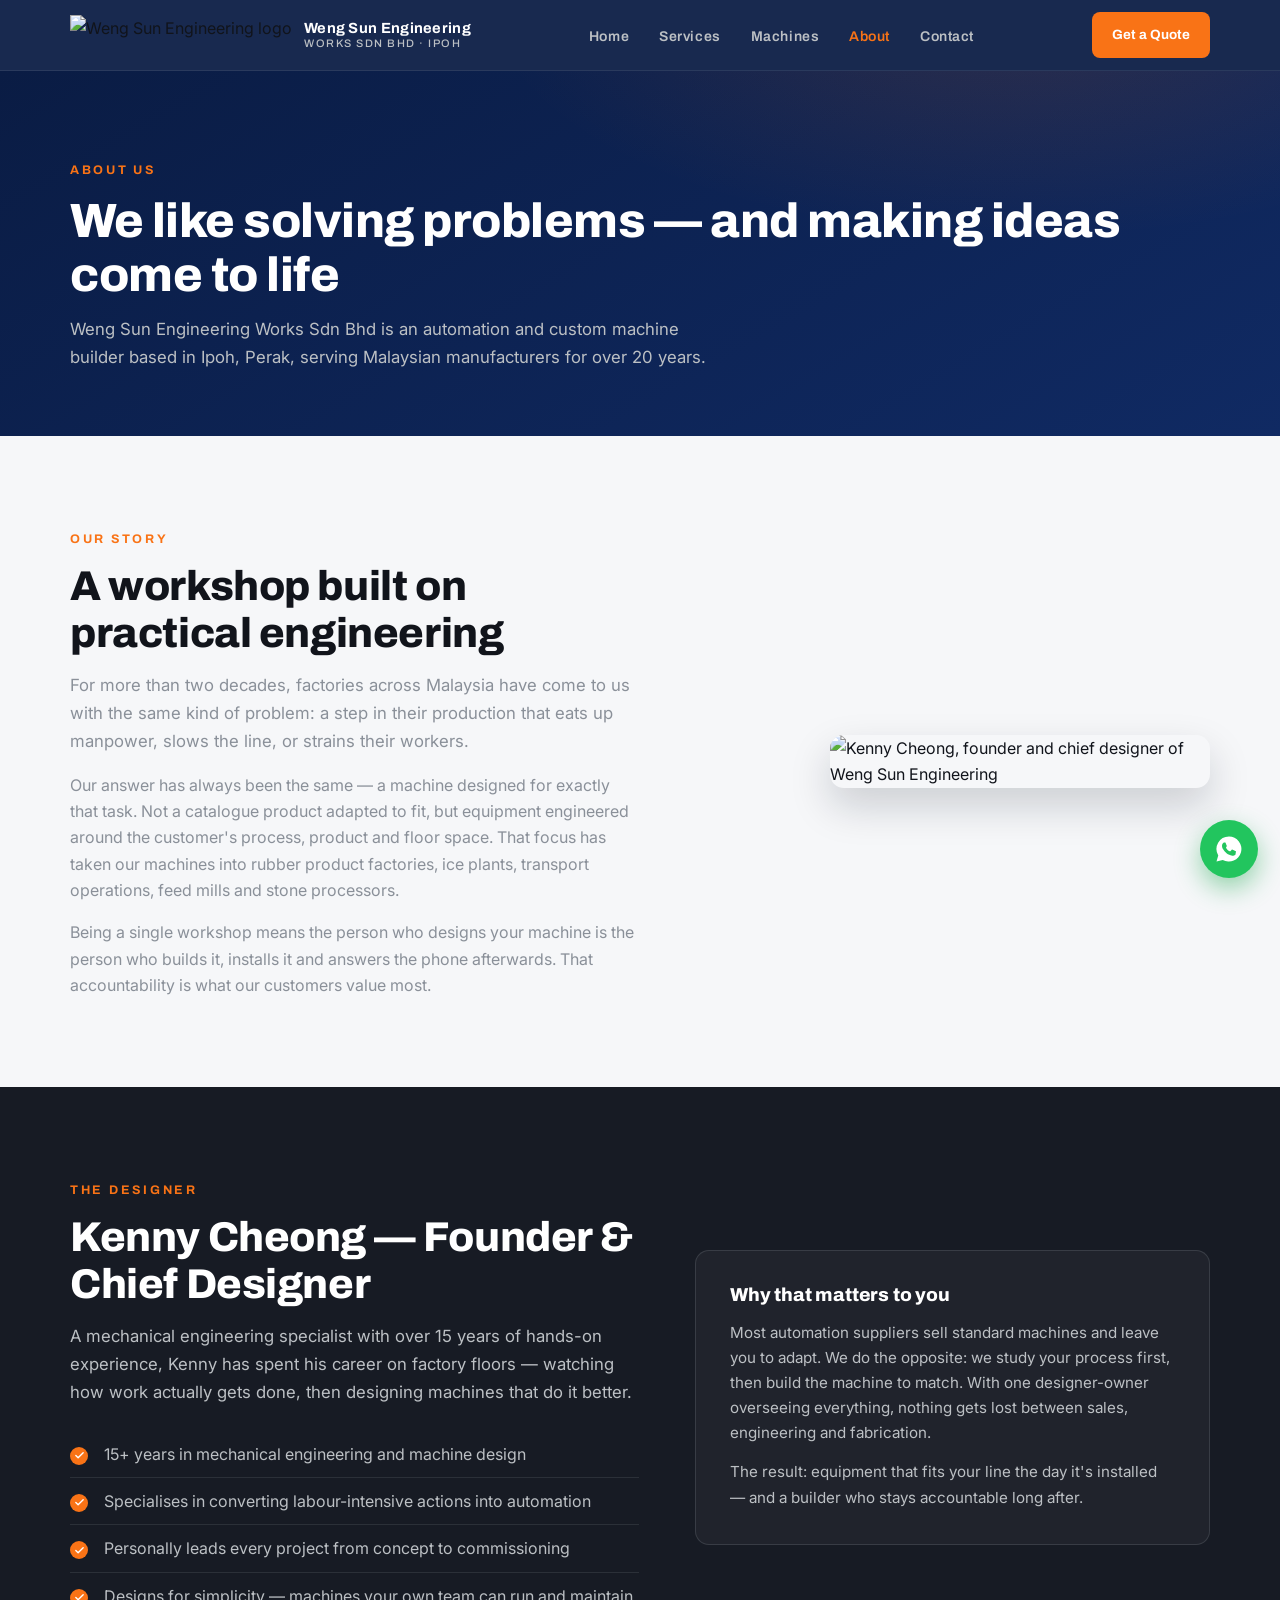
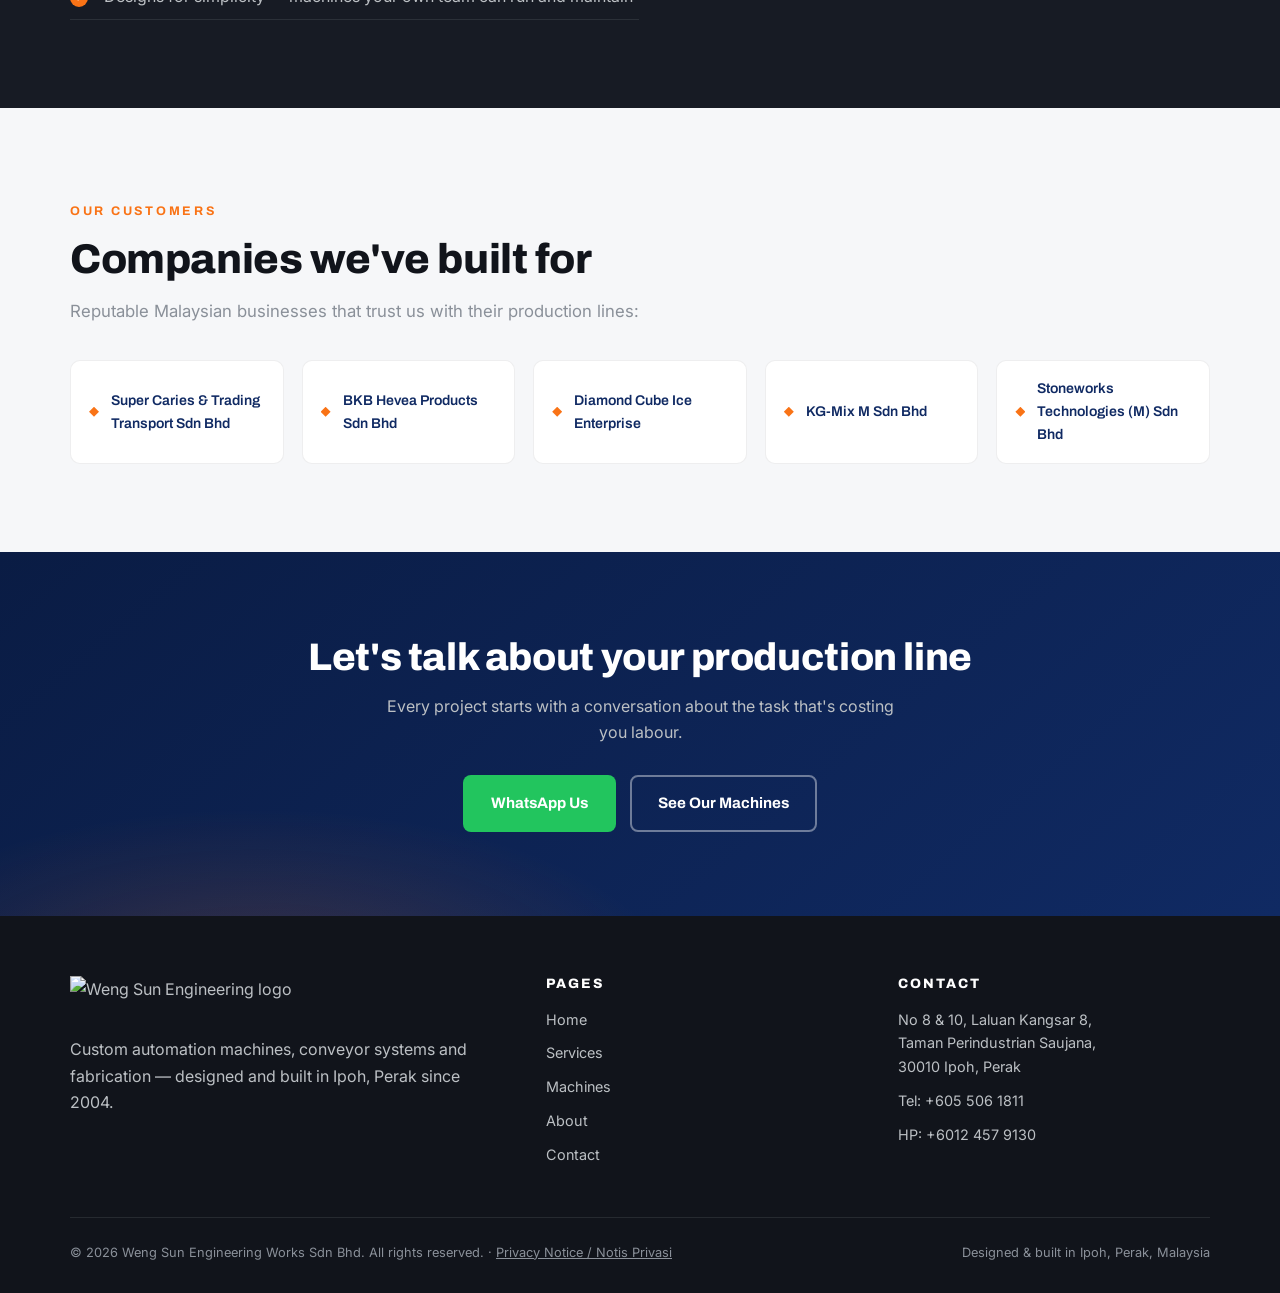
==== about.html @ 200c7ef6 "Weng Sun Engineering redesign static site" ====
<!DOCTYPE html>
<html lang="en">
<head>
  <meta charset="UTF-8" />
  <meta name="viewport" content="width=device-width, initial-scale=1.0" />
  <title>About Us — 20+ Years of Custom Machine Building | Weng Sun Engineering, Ipoh</title>
  <meta name="description" content="Weng Sun Engineering Works Sdn Bhd is a custom machine builder in Ipoh, Perak with over 20 years of experience turning labour-intensive factory work into automation." />
  <meta name="robots" content="index, follow" />
  <meta property="og:type" content="website" />
  <meta property="og:title" content="About | Weng Sun Engineering Works Sdn Bhd" />
  <meta property="og:description" content="20+ years designing and building custom automation machines in Ipoh, Perak." />
  <link rel="icon" type="image/png" href="https://static.wixstatic.com/media/4cedb8_7bebadaafb014cf1982daab7d075aa09~mv2.png" />
  <link rel="preconnect" href="https://fonts.googleapis.com" />
  <link rel="preconnect" href="https://fonts.gstatic.com" crossorigin />
  <link href="https://fonts.googleapis.com/css2?family=Archivo:wght@500;600;700;800&family=Inter:wght@400;500;600&display=swap" rel="stylesheet" />
  <link rel="stylesheet" href="css/style.css" />
</head>
<body>

  <header class="site-header">
    <div class="container nav">
      <a class="nav__brand" href="index.html">
        <img class="nav__logo" src="https://static.wixstatic.com/media/4cedb8_7bebadaafb014cf1982daab7d075aa09~mv2.png" alt="Weng Sun Engineering logo" />
        <span class="nav__name">Weng Sun Engineering<small>Works Sdn Bhd · Ipoh</small></span>
      </a>
      <nav aria-label="Main navigation">
        <ul class="nav__links" id="nav-links">
          <li><a href="index.html">Home</a></li>
          <li><a href="services.html">Services</a></li>
          <li><a href="projects.html">Machines</a></li>
          <li><a href="about.html" class="active">About</a></li>
          <li><a href="contact.html">Contact</a></li>
        </ul>
      </nav>
      <div class="nav__cta">
        <a class="btn btn--primary" href="contact.html">Get a Quote</a>
        <button class="nav__toggle" aria-label="Open menu" aria-expanded="false">
          <span></span><span></span><span></span>
        </button>
      </div>
    </div>
  </header>

  <main>
    <section class="page-hero">
      <div class="container">
        <span class="eyebrow">About us</span>
        <h1>We like solving problems — and making ideas come to life</h1>
        <p>Weng Sun Engineering Works Sdn Bhd is an automation and custom machine builder based in Ipoh, Perak, serving Malaysian manufacturers for over 20 years.</p>
      </div>
    </section>

    <section class="section">
      <div class="container split">
        <div class="reveal">
          <span class="eyebrow">Our story</span>
          <h2 class="section-title">A workshop built on practical engineering</h2>
          <p class="section-lead" style="color: var(--steel-dim);">
            For more than two decades, factories across Malaysia have come to us with the same kind of problem: a step in their production that eats up manpower, slows the line, or strains their workers.
          </p>
          <p style="margin-top: 16px; color: var(--steel-dim);">
            Our answer has always been the same — a machine designed for exactly that task. Not a catalogue product adapted to fit, but equipment engineered around the customer's process, product and floor space. That focus has taken our machines into rubber product factories, ice plants, transport operations, feed mills and stone processors.
          </p>
          <p style="margin-top: 16px; color: var(--steel-dim);">
            Being a single workshop means the person who designs your machine is the person who builds it, installs it and answers the phone afterwards. That accountability is what our customers value most.
          </p>
        </div>
        <div class="reveal">
          <div style="border-radius: var(--radius); overflow: hidden; box-shadow: var(--shadow); max-width: 380px; margin-left: auto;">
            <img src="https://static.wixstatic.com/media/4cedb8_d743bc271229447eb6e0c73260682be1~mv2.jpeg" alt="Kenny Cheong, founder and chief designer of Weng Sun Engineering" />
          </div>
        </div>
      </div>
    </section>

    <section class="section band">
      <div class="container split">
        <div class="reveal">
          <span class="eyebrow">The designer</span>
          <h2 class="section-title">Kenny Cheong — Founder &amp; Chief Designer</h2>
          <p class="section-lead">
            A mechanical engineering specialist with over 15 years of hands-on experience, Kenny has spent his career on factory floors — watching how work actually gets done, then designing machines that do it better.
          </p>
          <ul class="checklist">
            <li>15+ years in mechanical engineering and machine design</li>
            <li>Specialises in converting labour-intensive actions into automation</li>
            <li>Personally leads every project from concept to commissioning</li>
            <li>Designs for simplicity — machines your own team can run and maintain</li>
          </ul>
        </div>
        <div class="panel reveal">
          <h3>Why that matters to you</h3>
          <p>Most automation suppliers sell standard machines and leave you to adapt. We do the opposite: we study your process first, then build the machine to match. With one designer-owner overseeing everything, nothing gets lost between sales, engineering and fabrication.</p>
          <p style="margin-top: 14px;">The result: equipment that fits your line the day it's installed — and a builder who stays accountable long after.</p>
        </div>
      </div>
    </section>

    <section class="section">
      <div class="container">
        <span class="eyebrow">Our customers</span>
        <h2 class="section-title">Companies we've built for</h2>
        <p class="section-lead">Reputable Malaysian businesses that trust us with their production lines:</p>
        <ul class="clients" style="margin-top: 34px;">
          <li class="reveal">Super Caries &amp; Trading Transport Sdn Bhd</li>
          <li class="reveal">BKB Hevea Products Sdn Bhd</li>
          <li class="reveal">Diamond Cube Ice Enterprise</li>
          <li class="reveal">KG-Mix M Sdn Bhd</li>
          <li class="reveal">Stoneworks Technologies (M) Sdn Bhd</li>
        </ul>
      </div>
    </section>

    <section class="cta-band">
      <div class="container">
        <h2>Let's talk about your production line</h2>
        <p>Every project starts with a conversation about the task that's costing you labour.</p>
        <div class="hero__actions">
          <a class="btn btn--whatsapp" href="https://wa.me/60124579130?text=Hi%20Weng%20Sun%20Engineering%2C%20I%27d%20like%20to%20discuss%20a%20machine%20project." target="_blank" rel="noopener">WhatsApp Us</a>
          <a class="btn btn--outline" href="projects.html">See Our Machines</a>
        </div>
      </div>
    </section>
  </main>

  <footer class="site-footer">
    <div class="container">
      <div class="footer-grid">
        <div>
          <img src="https://static.wixstatic.com/media/4cedb8_7bebadaafb014cf1982daab7d075aa09~mv2.png" alt="Weng Sun Engineering logo" />
          <p>Custom automation machines, conveyor systems and fabrication — designed and built in Ipoh, Perak since 2004.</p>
        </div>
        <div>
          <h4>Pages</h4>
          <ul>
            <li><a href="index.html">Home</a></li>
            <li><a href="services.html">Services</a></li>
            <li><a href="projects.html">Machines</a></li>
            <li><a href="about.html">About</a></li>
            <li><a href="contact.html">Contact</a></li>
          </ul>
        </div>
        <div>
          <h4>Contact</h4>
          <ul>
            <li>No 8 &amp; 10, Laluan Kangsar 8,<br />Taman Perindustrian Saujana,<br />30010 Ipoh, Perak</li>
            <li><a href="tel:+6055061811">Tel: +605 506 1811</a></li>
            <li><a href="https://wa.me/60124579130" target="_blank" rel="noopener">HP: +6012 457 9130</a></li>
          </ul>
        </div>
      </div>
      <div class="footer-bottom">
        <span>© <span id="year">2026</span> Weng Sun Engineering Works Sdn Bhd. All rights reserved. · <a href="privacy.html" style="color: inherit; text-decoration: underline;">Privacy Notice / Notis Privasi</a></span>
        <span>Designed &amp; built in Ipoh, Perak, Malaysia</span>
      </div>
    </div>
  </footer>

  <a class="wa-float" href="https://wa.me/60124579130?text=Hi%20Weng%20Sun%20Engineering%2C%20I%27d%20like%20to%20enquire%20about%20a%20custom%20machine." target="_blank" rel="noopener" aria-label="Chat on WhatsApp">
    <svg width="30" height="30" viewBox="0 0 24 24" fill="#fff" aria-hidden="true"><path d="M12 2a10 10 0 0 0-8.6 15.1L2 22l5-1.3A10 10 0 1 0 12 2zm5.3 14.1c-.2.6-1.3 1.2-1.8 1.2-.5.1-1 .2-3.3-.7-2.8-1.1-4.6-4-4.7-4.2-.1-.2-1.1-1.5-1.1-2.9s.7-2 1-2.3c.3-.3.6-.4.8-.4h.6c.2 0 .4 0 .6.5s.8 1.9.8 2c.1.1.1.3 0 .5-.3.6-.7.9-.5 1.3.7 1.2 1.6 2 2.8 2.6.4.2.6.1.8-.1l.9-1c.2-.3.4-.2.7-.1s1.8.8 2.1 1c.3.1.5.2.6.3 0 .2 0 .7-.3 1.3z"/></svg>
  </a>

  <script src="js/main.js"></script>
</body>
</html>
---- css/style.css ----
/* ============================================================
   Weng Sun Engineering Works Sdn Bhd — Redesign
   Palette: deep navy #102A63 · steel grey #BCC0C4 · safety orange #F97316
   ============================================================ */

:root {
  --navy: #102A63;
  --navy-dark: #0A1C44;
  --ink: #11141B;
  --charcoal: #171B24;
  --steel: #BCC0C4;
  --steel-dim: #8A9099;
  --orange: #F97316;
  --orange-dark: #D95F08;
  --paper: #F6F7F9;
  --white: #FFFFFF;
  --line: rgba(188, 192, 196, 0.18);
  --radius: 14px;
  --shadow: 0 18px 40px rgba(10, 20, 40, 0.18);
  --font-head: "Archivo", "Helvetica Neue", Arial, sans-serif;
  --font-body: "Inter", "Helvetica Neue", Arial, sans-serif;
}

* { margin: 0; padding: 0; box-sizing: border-box; }

html { scroll-behavior: smooth; }

body {
  font-family: var(--font-body);
  color: var(--ink);
  background: var(--paper);
  line-height: 1.65;
  -webkit-font-smoothing: antialiased;
}

img { max-width: 100%; display: block; }

a { color: inherit; text-decoration: none; }

h1, h2, h3, h4 {
  font-family: var(--font-head);
  font-weight: 800;
  line-height: 1.12;
  letter-spacing: -0.01em;
}

.container {
  width: min(1140px, 92%);
  margin: 0 auto;
}

.section { padding: 88px 0; }
.section--tight { padding: 56px 0; }

.eyebrow {
  display: inline-block;
  font-family: var(--font-head);
  font-size: 0.78rem;
  font-weight: 700;
  letter-spacing: 0.22em;
  text-transform: uppercase;
  color: var(--orange);
  margin-bottom: 14px;
}

.section-title { font-size: clamp(1.8rem, 3.4vw, 2.6rem); margin-bottom: 16px; }
.section-lead { color: var(--steel-dim); max-width: 640px; font-size: 1.05rem; }

/* ---------- Buttons ---------- */
.btn {
  display: inline-flex;
  align-items: center;
  gap: 10px;
  font-family: var(--font-head);
  font-weight: 700;
  font-size: 0.95rem;
  padding: 14px 26px;
  border-radius: 8px;
  border: 2px solid transparent;
  cursor: pointer;
  transition: transform 0.15s ease, background 0.2s ease, color 0.2s ease, border-color 0.2s ease;
}
.btn:active { transform: translateY(1px); }

.btn--primary { background: var(--orange); color: var(--white); }
.btn--primary:hover { background: var(--orange-dark); }

.btn--outline { border-color: rgba(255, 255, 255, 0.4); color: var(--white); background: transparent; }
.btn--outline:hover { border-color: var(--white); background: rgba(255, 255, 255, 0.08); }

.btn--dark { background: var(--navy); color: var(--white); }
.btn--dark:hover { background: var(--navy-dark); }

.btn--whatsapp { background: #22C55E; color: var(--white); }
.btn--whatsapp:hover { background: #16A34A; }

/* ---------- Header ---------- */
.site-header {
  position: sticky;
  top: 0;
  z-index: 100;
  background: rgba(10, 28, 68, 0.94);
  backdrop-filter: blur(10px);
  border-bottom: 1px solid rgba(255, 255, 255, 0.08);
}

.nav {
  display: flex;
  align-items: center;
  justify-content: space-between;
  padding: 12px 0;
}

.nav__brand { display: flex; align-items: center; gap: 12px; }
.nav__logo { height: 40px; width: auto; }

.nav__name {
  font-family: var(--font-head);
  font-weight: 700;
  font-size: 0.92rem;
  color: var(--white);
  letter-spacing: 0.02em;
  line-height: 1.2;
}
.nav__name small {
  display: block;
  font-weight: 500;
  font-size: 0.68rem;
  color: var(--steel);
  letter-spacing: 0.14em;
  text-transform: uppercase;
}

.nav__links { display: flex; align-items: center; gap: 30px; list-style: none; }
.nav__links a {
  font-family: var(--font-head);
  font-weight: 600;
  font-size: 0.88rem;
  color: var(--steel);
  letter-spacing: 0.04em;
  transition: color 0.2s ease;
}
.nav__links a:hover { color: var(--white); }
.nav__links a.active { color: var(--orange); }

.nav__cta { display: flex; align-items: center; gap: 14px; }
.nav__cta .btn { padding: 10px 18px; font-size: 0.84rem; }

.nav__toggle {
  display: none;
  background: none;
  border: 0;
  cursor: pointer;
  padding: 8px;
}
.nav__toggle span {
  display: block;
  width: 24px;
  height: 2px;
  background: var(--white);
  margin: 5px 0;
  transition: transform 0.2s ease, opacity 0.2s ease;
}

@media (max-width: 860px) {
  .nav__toggle { display: block; }
  .nav__links {
    position: absolute;
    inset: 100% 0 auto 0;
    background: var(--navy-dark);
    flex-direction: column;
    align-items: flex-start;
    gap: 0;
    padding: 8px 5%;
    border-bottom: 1px solid rgba(255, 255, 255, 0.1);
    display: none;
  }
  .nav__links.open { display: flex; }
  .nav__links li { width: 100%; }
  .nav__links a { display: block; padding: 14px 0; border-top: 1px solid rgba(255,255,255,0.06); }
  .nav__cta .btn { display: none; }
}

/* ---------- Hero ---------- */
.hero {
  position: relative;
  color: var(--white);
  background:
    radial-gradient(1100px 500px at 85% -10%, rgba(249, 115, 22, 0.16), transparent 60%),
    linear-gradient(160deg, var(--navy-dark) 0%, var(--navy) 55%, #16337A 100%);
  overflow: hidden;
}

.hero::after {
  content: "";
  position: absolute;
  inset: 0;
  background-image:
    linear-gradient(rgba(188, 192, 196, 0.05) 1px, transparent 1px),
    linear-gradient(90deg, rgba(188, 192, 196, 0.05) 1px, transparent 1px);
  background-size: 56px 56px;
  mask-image: linear-gradient(to bottom, rgba(0,0,0,0.8), transparent 85%);
  pointer-events: none;
}

.hero__inner {
  position: relative;
  z-index: 1;
  padding: 110px 0 90px;
  max-width: 760px;
}

.hero__badge {
  display: inline-flex;
  align-items: center;
  gap: 8px;
  font-family: var(--font-head);
  font-size: 0.78rem;
  font-weight: 700;
  letter-spacing: 0.18em;
  text-transform: uppercase;
  color: var(--steel);
  border: 1px solid rgba(188, 192, 196, 0.35);
  border-radius: 999px;
  padding: 8px 16px;
  margin-bottom: 26px;
}
.hero__badge::before {
  content: "";
  width: 8px; height: 8px;
  border-radius: 50%;
  background: var(--orange);
}

.hero h1 {
  font-size: clamp(2.4rem, 5.4vw, 3.9rem);
  margin-bottom: 22px;
}
.hero h1 em {
  font-style: normal;
  color: var(--orange);
}

.hero p {
  font-size: 1.12rem;
  color: var(--steel);
  max-width: 560px;
  margin-bottom: 36px;
}

.hero__actions { display: flex; flex-wrap: wrap; gap: 14px; }

.hero__stats {
  position: relative;
  z-index: 1;
  display: grid;
  grid-template-columns: repeat(4, 1fr);
  border-top: 1px solid rgba(188, 192, 196, 0.2);
  margin-top: 70px;
}
.hero__stat {
  padding: 26px 24px 34px;
  border-right: 1px solid rgba(188, 192, 196, 0.2);
}
.hero__stat:last-child { border-right: 0; }
.hero__stat strong {
  display: block;
  font-family: var(--font-head);
  font-size: 2rem;
  font-weight: 800;
  color: var(--white);
}
.hero__stat span {
  font-size: 0.82rem;
  color: var(--steel);
  letter-spacing: 0.08em;
  text-transform: uppercase;
}

@media (max-width: 720px) {
  .hero__stats { grid-template-columns: repeat(2, 1fr); }
  .hero__stat:nth-child(2) { border-right: 0; }
  .hero__stat:nth-child(-n+2) { border-bottom: 1px solid rgba(188,192,196,0.2); }
}

/* ---------- Page hero (interior pages) ---------- */
.page-hero {
  color: var(--white);
  background:
    radial-gradient(900px 400px at 80% -20%, rgba(249, 115, 22, 0.14), transparent 60%),
    linear-gradient(150deg, var(--navy-dark), var(--navy));
  padding: 84px 0 64px;
}
.page-hero h1 { font-size: clamp(2rem, 4.4vw, 3rem); margin-bottom: 14px; }
.page-hero p { color: var(--steel); max-width: 640px; font-size: 1.05rem; }

/* ---------- Cards / grids ---------- */
.grid { display: grid; gap: 26px; }
.grid--3 { grid-template-columns: repeat(3, 1fr); }
.grid--2 { grid-template-columns: repeat(2, 1fr); }

@media (max-width: 860px) { .grid--3 { grid-template-columns: 1fr 1fr; } }
@media (max-width: 620px) { .grid--3, .grid--2 { grid-template-columns: 1fr; } }

.card {
  background: var(--white);
  border: 1px solid rgba(17, 20, 27, 0.07);
  border-radius: var(--radius);
  padding: 30px;
  box-shadow: 0 2px 10px rgba(10, 20, 40, 0.05);
  transition: transform 0.18s ease, box-shadow 0.18s ease;
}
.card:hover { transform: translateY(-4px); box-shadow: var(--shadow); }

.card__icon {
  width: 52px; height: 52px;
  display: grid;
  place-items: center;
  border-radius: 12px;
  background: rgba(249, 115, 22, 0.12);
  color: var(--orange);
  margin-bottom: 20px;
}
.card h3 { font-size: 1.15rem; margin-bottom: 10px; }
.card p { color: var(--steel-dim); font-size: 0.95rem; }

/* ---------- Project cards ---------- */
.project-card {
  background: var(--white);
  border: 1px solid rgba(17, 20, 27, 0.07);
  border-radius: var(--radius);
  overflow: hidden;
  box-shadow: 0 2px 10px rgba(10, 20, 40, 0.05);
  display: flex;
  flex-direction: column;
  transition: transform 0.18s ease, box-shadow 0.18s ease;
}
.project-card:hover { transform: translateY(-4px); box-shadow: var(--shadow); }

.project-card__media {
  position: relative;
  aspect-ratio: 16 / 9;
  background:
    radial-gradient(400px 200px at 70% 20%, rgba(249, 115, 22, 0.25), transparent 65%),
    linear-gradient(150deg, var(--navy-dark), var(--navy));
  display: grid;
  place-items: center;
}
.project-card__media svg { opacity: 0.9; }

.project-card__tag {
  position: absolute;
  top: 14px; left: 14px;
  font-family: var(--font-head);
  font-size: 0.7rem;
  font-weight: 700;
  letter-spacing: 0.14em;
  text-transform: uppercase;
  color: var(--white);
  background: rgba(10, 28, 68, 0.7);
  border: 1px solid rgba(255,255,255,0.2);
  border-radius: 999px;
  padding: 5px 12px;
}

.project-card__body { padding: 24px 26px 28px; }
.project-card__body h3 { font-size: 1.12rem; margin-bottom: 8px; }
.project-card__body p { color: var(--steel-dim); font-size: 0.93rem; }

.project-card__meta {
  margin-top: 16px;
  padding-top: 14px;
  border-top: 1px dashed rgba(17, 20, 27, 0.12);
  display: flex;
  flex-wrap: wrap;
  gap: 8px 18px;
  font-size: 0.8rem;
  color: var(--steel-dim);
}
.project-card__meta strong { color: var(--navy); font-weight: 600; }

/* ---------- Split band ---------- */
.band { background: var(--charcoal); color: var(--white); }
.band .section-lead { color: var(--steel); }

.split {
  display: grid;
  grid-template-columns: 1.05fr 0.95fr;
  gap: 56px;
  align-items: center;
}
@media (max-width: 860px) { .split { grid-template-columns: 1fr; gap: 36px; } }

.checklist { list-style: none; margin-top: 24px; }
.checklist li {
  position: relative;
  padding: 10px 0 10px 34px;
  color: var(--steel);
  border-bottom: 1px solid rgba(188, 192, 196, 0.12);
}
.checklist li::before {
  content: "";
  position: absolute;
  left: 0; top: 16px;
  width: 18px; height: 18px;
  border-radius: 50%;
  background: var(--orange);
  background-image: url("data:image/svg+xml,%3Csvg xmlns='http://www.w3.org/2000/svg' viewBox='0 0 24 24' fill='none' stroke='white' stroke-width='3' stroke-linecap='round' stroke-linejoin='round'%3E%3Cpolyline points='20 6 9 17 4 12'/%3E%3C/svg%3E");
  background-size: 11px;
  background-position: center;
  background-repeat: no-repeat;
}

.panel {
  background: rgba(255, 255, 255, 0.04);
  border: 1px solid rgba(188, 192, 196, 0.16);
  border-radius: var(--radius);
  padding: 34px;
}
.panel h3 { margin-bottom: 14px; }
.panel p { color: var(--steel); font-size: 0.95rem; }

/* ---------- Clients ---------- */
.clients { list-style: none; display: grid; grid-template-columns: repeat(5, 1fr); gap: 18px; }
@media (max-width: 900px) { .clients { grid-template-columns: repeat(2, 1fr); } }
@media (max-width: 520px) { .clients { grid-template-columns: 1fr; } }

.clients li {
  display: flex;
  align-items: center;
  gap: 12px;
  background: var(--white);
  border: 1px solid rgba(17, 20, 27, 0.07);
  border-radius: 10px;
  padding: 16px 18px;
  font-family: var(--font-head);
  font-weight: 600;
  font-size: 0.88rem;
  color: var(--navy);
}
.clients li::before {
  content: "";
  flex: 0 0 auto;
  width: 10px; height: 10px;
  background: var(--orange);
  clip-path: polygon(50% 0, 100% 50%, 50% 100%, 0 50%);
}

/* ---------- Process ---------- */
.steps { list-style: none; counter-reset: step; display: grid; gap: 0; }
.steps li {
  counter-increment: step;
  position: relative;
  padding: 22px 0 22px 74px;
  border-bottom: 1px solid rgba(17, 20, 27, 0.08);
}
.steps li:last-child { border-bottom: 0; }
.steps li::before {
  content: counter(step, decimal-leading-zero);
  position: absolute;
  left: 0; top: 20px;
  font-family: var(--font-head);
  font-weight: 800;
  font-size: 1.4rem;
  color: var(--orange);
}
.steps h4 { font-size: 1.05rem; margin-bottom: 6px; }
.steps p { color: var(--steel-dim); font-size: 0.94rem; }

/* ---------- Contact ---------- */
.contact-grid {
  display: grid;
  grid-template-columns: 0.9fr 1.1fr;
  gap: 40px;
  align-items: start;
}
@media (max-width: 860px) { .contact-grid { grid-template-columns: 1fr; } }

.contact-card { background: var(--navy); color: var(--white); border-radius: var(--radius); padding: 34px; }
.contact-card h3 { margin-bottom: 20px; }
.contact-row { display: flex; gap: 14px; padding: 14px 0; border-bottom: 1px solid rgba(255,255,255,0.1); }
.contact-row:last-of-type { border-bottom: 0; }
.contact-row svg { flex: 0 0 auto; margin-top: 3px; color: var(--orange); }
.contact-row small { display: block; font-size: 0.74rem; letter-spacing: 0.12em; text-transform: uppercase; color: var(--steel); }
.contact-row a, .contact-row span { color: var(--white); font-weight: 500; }

.form { background: var(--white); border: 1px solid rgba(17,20,27,0.08); border-radius: var(--radius); padding: 34px; box-shadow: var(--shadow); }
.form label { display: block; font-family: var(--font-head); font-weight: 600; font-size: 0.85rem; margin: 18px 0 7px; }
.form label:first-child { margin-top: 0; }
.form input, .form textarea, .form select {
  width: 100%;
  font: inherit;
  font-size: 0.95rem;
  padding: 12px 14px;
  border: 1.5px solid rgba(17, 20, 27, 0.15);
  border-radius: 8px;
  background: var(--paper);
  transition: border-color 0.2s ease;
}
.form input:focus, .form textarea:focus, .form select:focus {
  outline: none;
  border-color: var(--navy);
  background: var(--white);
}
.form textarea { min-height: 120px; resize: vertical; }
.form .btn { margin-top: 22px; width: 100%; justify-content: center; }
.form__hint { margin-top: 12px; font-size: 0.8rem; color: var(--steel-dim); text-align: center; }

/* ---------- CTA band ---------- */
.cta-band {
  background:
    radial-gradient(700px 300px at 20% 120%, rgba(249, 115, 22, 0.2), transparent 60%),
    linear-gradient(140deg, var(--navy-dark), var(--navy));
  color: var(--white);
  text-align: center;
  padding: 84px 0;
}
.cta-band h2 { font-size: clamp(1.7rem, 3.6vw, 2.4rem); margin-bottom: 14px; }
.cta-band p { color: var(--steel); max-width: 520px; margin: 0 auto 30px; }
.cta-band .hero__actions { justify-content: center; }

/* ---------- Footer ---------- */
.site-footer {
  background: var(--ink);
  color: var(--steel);
  padding: 60px 0 30px;
}
.footer-grid {
  display: grid;
  grid-template-columns: 1.4fr 1fr 1fr;
  gap: 40px;
  padding-bottom: 40px;
  border-bottom: 1px solid rgba(188, 192, 196, 0.12);
}
@media (max-width: 760px) { .footer-grid { grid-template-columns: 1fr; } }
.footer-grid img { height: 44px; width: auto; margin-bottom: 16px; }
.footer-grid h4 { color: var(--white); font-size: 0.85rem; letter-spacing: 0.14em; text-transform: uppercase; margin-bottom: 16px; }
.footer-grid ul { list-style: none; }
.footer-grid li { margin-bottom: 10px; font-size: 0.9rem; }
.footer-grid a:hover { color: var(--white); }
.footer-bottom {
  padding-top: 24px;
  display: flex;
  flex-wrap: wrap;
  justify-content: space-between;
  gap: 10px;
  font-size: 0.8rem;
  color: var(--steel-dim);
}

/* ---------- WhatsApp float ---------- */
.wa-float {
  position: fixed;
  right: 22px;
  bottom: 22px;
  z-index: 200;
  width: 58px; height: 58px;
  border-radius: 50%;
  background: #22C55E;
  display: grid;
  place-items: center;
  box-shadow: 0 10px 26px rgba(22, 163, 74, 0.45);
  transition: transform 0.15s ease;
}
.wa-float:hover { transform: scale(1.07); }

/* ---------- Reveal on scroll ---------- */
.reveal { opacity: 0; transform: translateY(22px); transition: opacity 0.55s ease, transform 0.55s ease; }
.reveal.in { opacity: 1; transform: none; }
@media (prefers-reduced-motion: reduce) {
  .reveal { opacity: 1; transform: none; transition: none; }
  html { scroll-behavior: auto; }
}
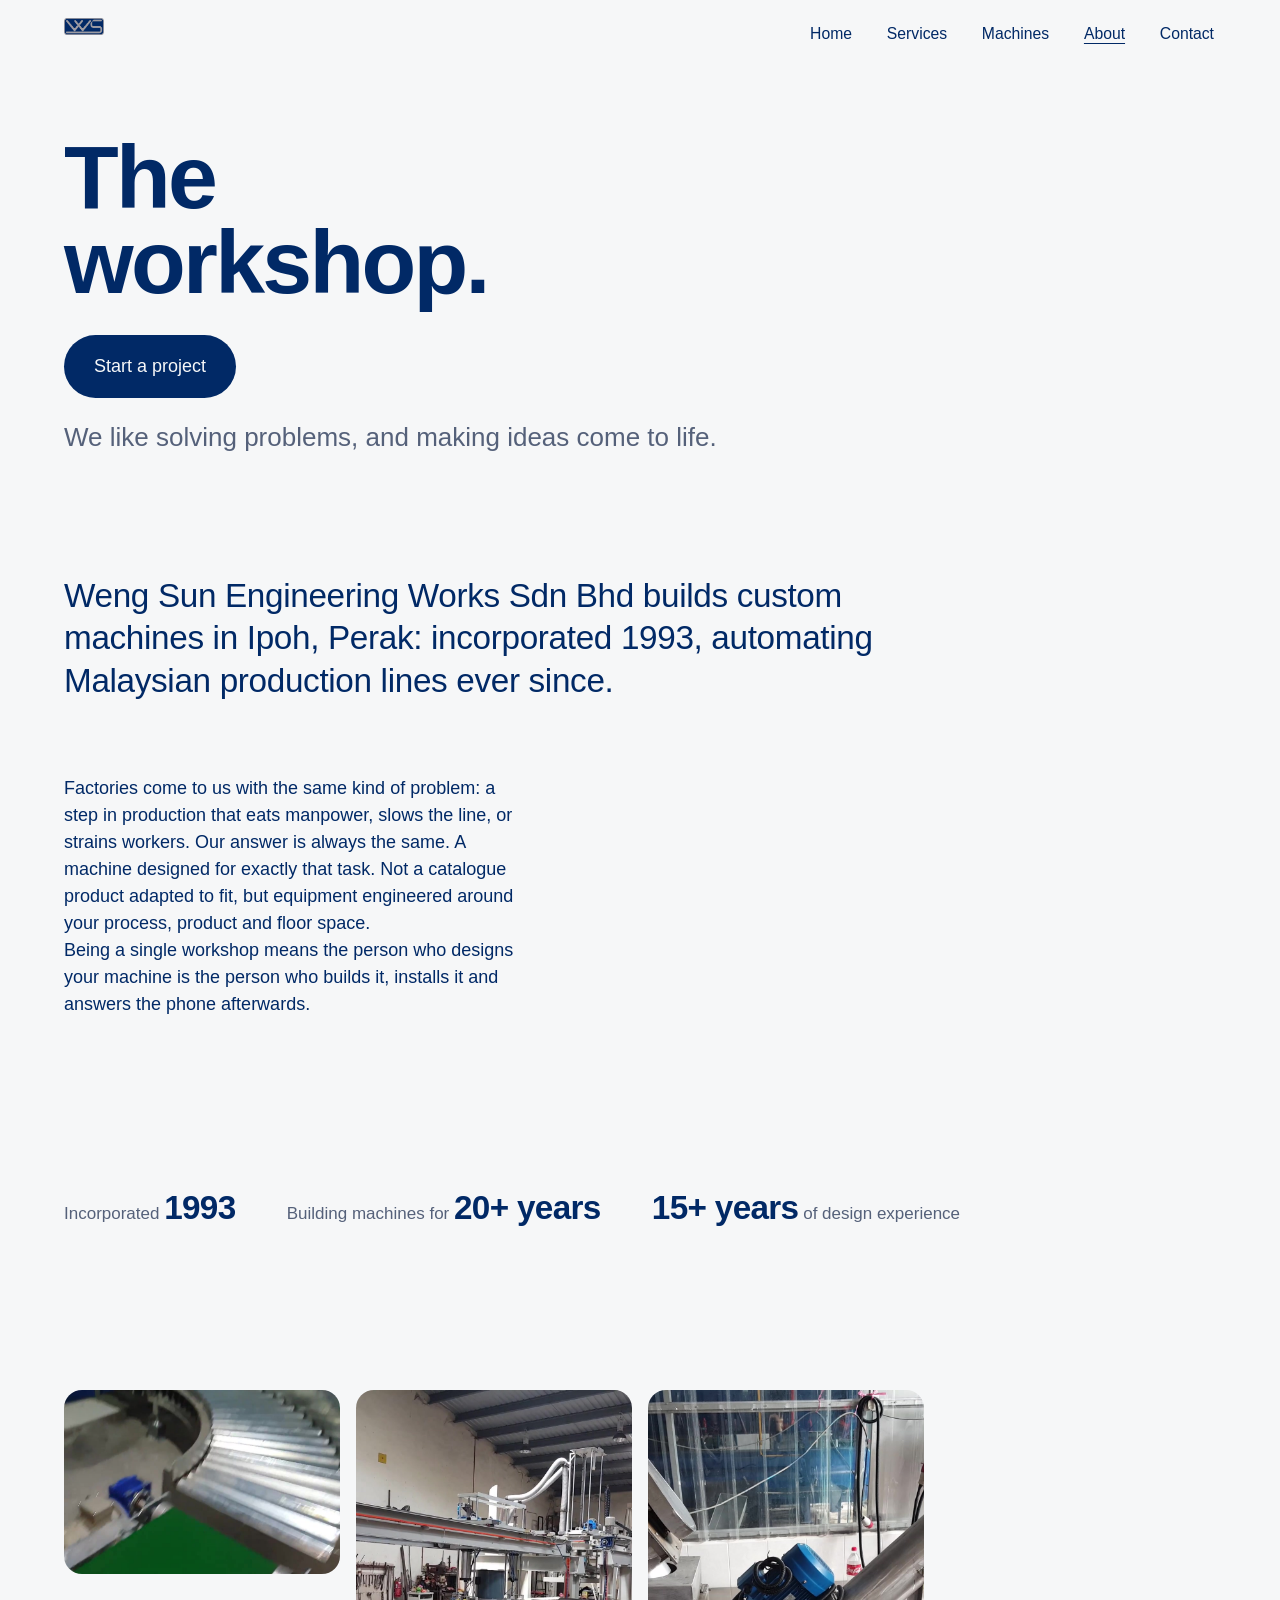
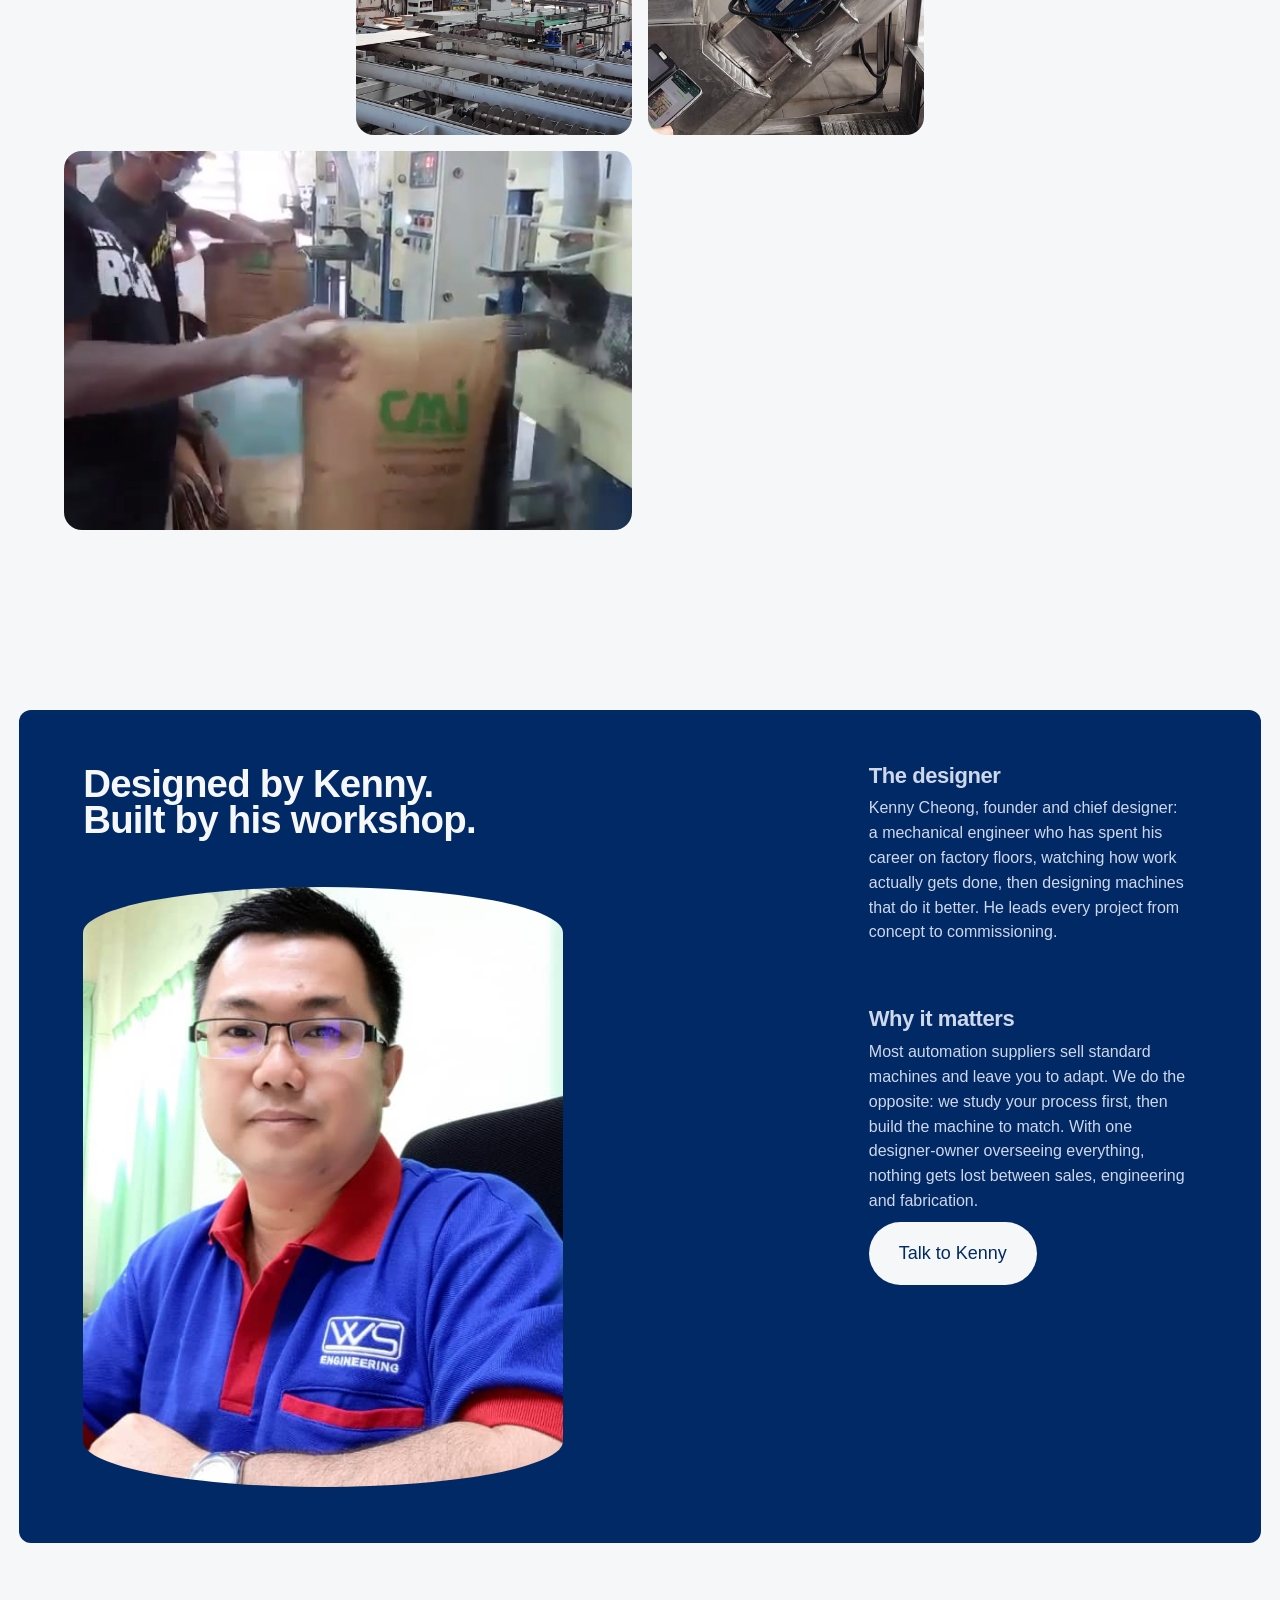
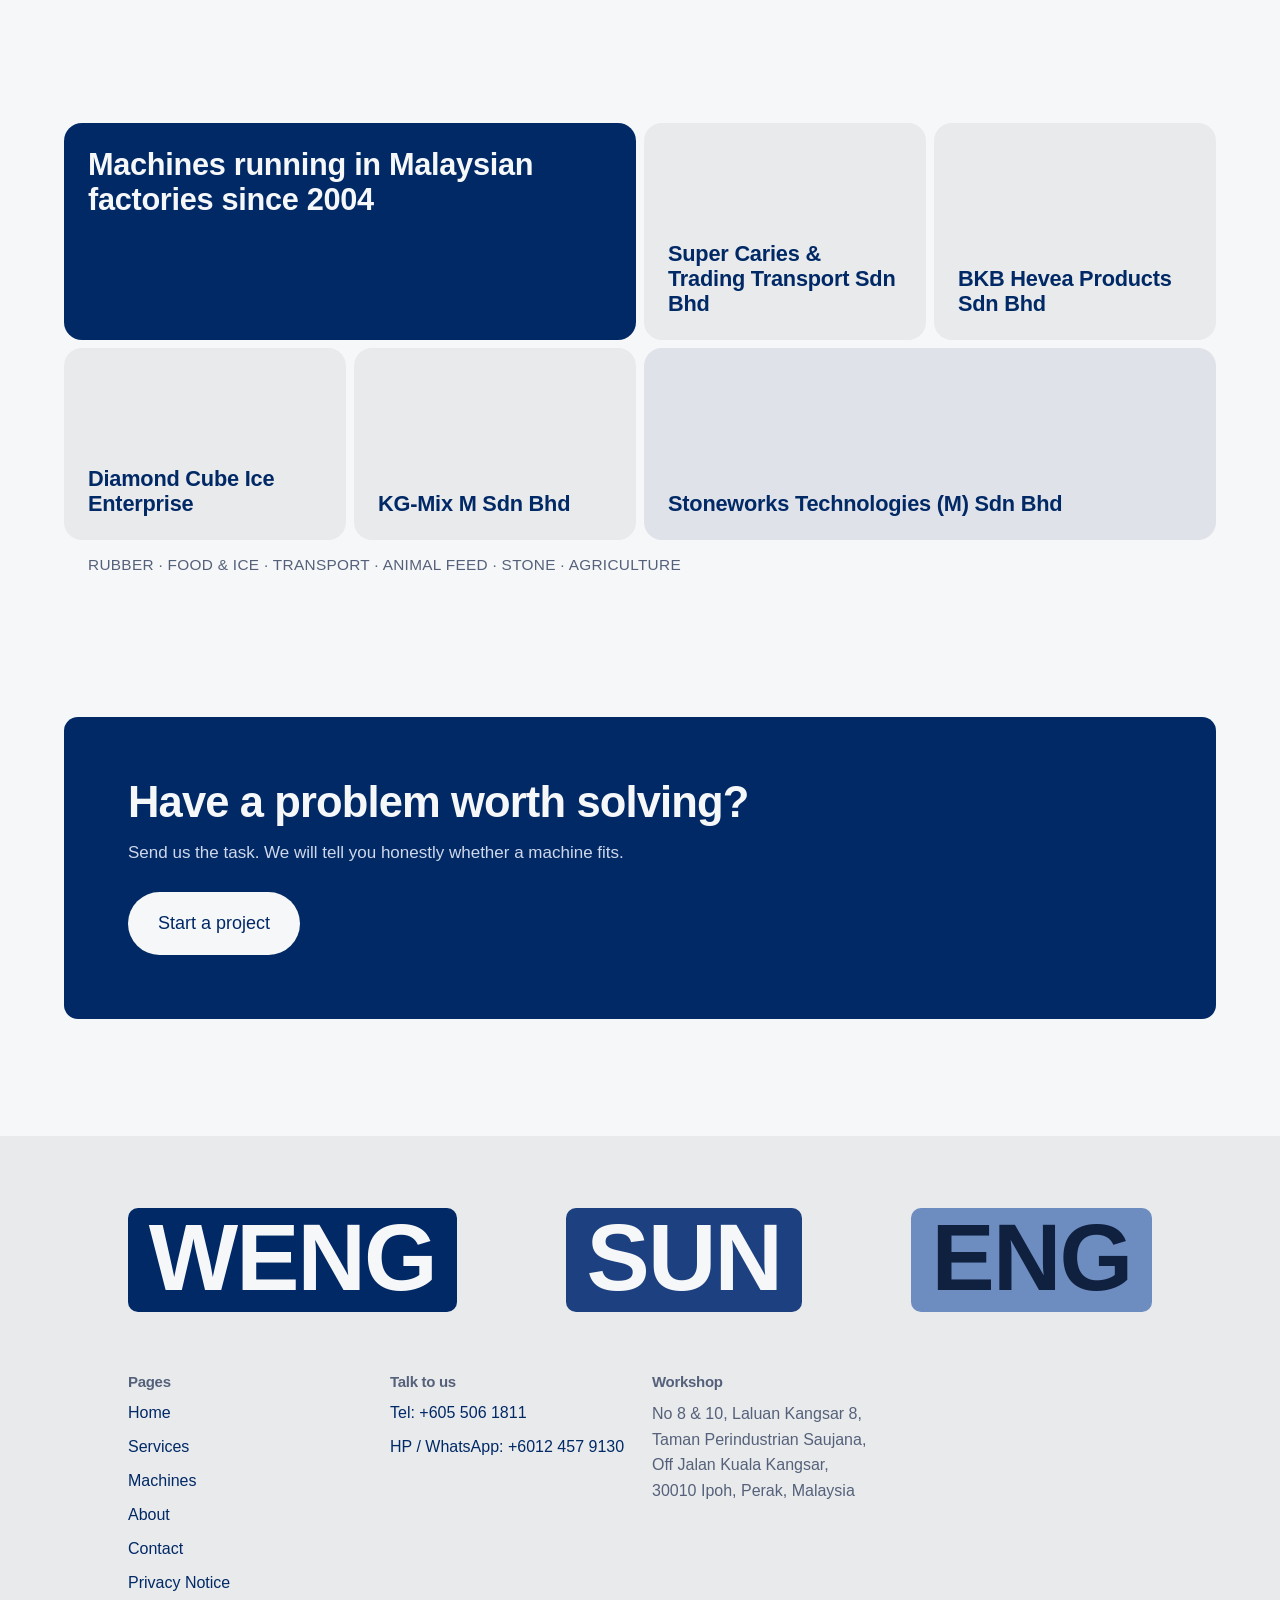
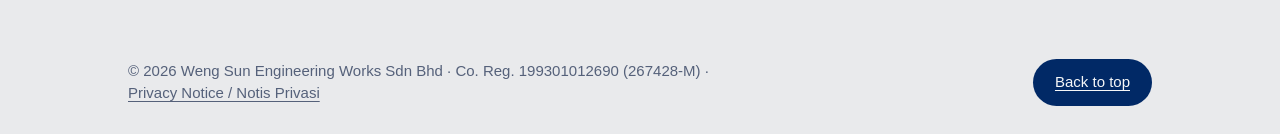
==== commit f80da8aa: "Full site rebuild: header logo only (name removed), SSM/PDPA compliance, shared chrome" ====
--- a/about.html
+++ b/about.html
@@ -3,163 +3,135 @@
 <head>
   <meta charset="UTF-8" />
   <meta name="viewport" content="width=device-width, initial-scale=1.0" />
-  <title>About Us — 20+ Years of Custom Machine Building | Weng Sun Engineering, Ipoh</title>
-  <meta name="description" content="Weng Sun Engineering Works Sdn Bhd is a custom machine builder in Ipoh, Perak with over 20 years of experience turning labour-intensive factory work into automation." />
-  <meta name="robots" content="index, follow" />
-  <meta property="og:type" content="website" />
-  <meta property="og:title" content="About | Weng Sun Engineering Works Sdn Bhd" />
-  <meta property="og:description" content="20+ years designing and building custom automation machines in Ipoh, Perak." />
-  <link rel="icon" type="image/png" href="https://static.wixstatic.com/media/4cedb8_7bebadaafb014cf1982daab7d075aa09~mv2.png" />
-  <link rel="preconnect" href="https://fonts.googleapis.com" />
-  <link rel="preconnect" href="https://fonts.gstatic.com" crossorigin />
-  <link href="https://fonts.googleapis.com/css2?family=Archivo:wght@500;600;700;800&family=Inter:wght@400;500;600&display=swap" rel="stylesheet" />
+  <title>About Us · 20+ Years of Custom Machine Building | Weng Sun Engineering, Ipoh</title>
+  <meta name="description" content="Weng Sun Engineering Works Sdn Bhd: an Ipoh automation and custom machine builder incorporated in 1993, serving Malaysian manufacturers for over two decades." />
+  <link rel="icon" type="image/png" href="assets/logo.png" />
+  <link rel="preconnect" href="https://api.fontshare.com" />
+  <link rel="preconnect" href="https://cdn.fontshare.com" crossorigin />
+  <link href="https://api.fontshare.com/v2/css?f[]=general-sans@400,500,700&display=swap" rel="stylesheet" />
   <link rel="stylesheet" href="css/style.css" />
 </head>
-<body>
+<body class="js-off">
+  <script>document.body.classList.remove('js-off'); document.body.classList.add('js');</script>
+  <header class="topbar">
+    <div class="wrap">
+    <a class="topbar__brand" href="index.html">
+      <img src="assets/logo.png" alt="Weng Sun Engineering Works Sdn Bhd logo" />
+    </a>
+    <nav class="topbar__links" aria-label="Main navigation">
+      <a href="index.html">Home</a>
+      <a href="services.html">Services</a>
+      <a href="projects.html">Machines</a>
+      <a href="about.html" aria-current="page">About</a>
+      <a href="contact.html">Contact</a>
+    </nav>
+    </div>
+  </header>
+  <main>
 
-  <header class="site-header">
-    <div class="container nav">
-      <a class="nav__brand" href="index.html">
-        <img class="nav__logo" src="https://static.wixstatic.com/media/4cedb8_7bebadaafb014cf1982daab7d075aa09~mv2.png" alt="Weng Sun Engineering logo" />
-        <span class="nav__name">Weng Sun Engineering<small>Works Sdn Bhd · Ipoh</small></span>
-      </a>
-      <nav aria-label="Main navigation">
-        <ul class="nav__links" id="nav-links">
+    <section class="subhead wrap" id="top">
+      <h1>The<br />workshop.</h1>
+      <a class="btn" href="contact.html">Start a project</a>
+      <p>We like solving problems, and making ideas come to life.</p>
+    </section>
+
+    <section class="statement wrap">
+      <p class="big rv">Weng Sun Engineering Works Sdn Bhd builds custom machines in Ipoh, Perak: incorporated 1993, automating Malaysian production lines ever since.</p>
+      <div class="statement__aside rv d2">
+        <p>Factories come to us with the same kind of problem: a step in production that eats manpower, slows the line, or strains workers. Our answer is always the same. A machine designed for exactly that task. Not a catalogue product adapted to fit, but equipment engineered around your process, product and floor space.</p>
+        <p>Being a single workshop means the person who designs your machine is the person who builds it, installs it and answers the phone afterwards.</p>
+      </div>
+    </section>
+
+    <section class="facts wrap">
+      <div class="facts__line rv">
+        <span>Incorporated <b>1993</b></span>
+        <span>Building machines for <b>20+ years</b></span>
+        <span><b>15+ years</b> of design experience</span>
+      </div>
+    </section>
+
+    <section class="work wrap">
+      <div class="work__grid">
+        <div class="tile tile--wide rv"><img src="assets/machines/4cedb8_1e1d9df70e21456f8aa6aa718b3b25ebf002.jpg" alt="Roller conveyor on the workshop floor" loading="lazy" width="920" height="518" /><p class="tile__cap"><b>Transportation Conveyor</b><span>Logistics</span></p></div>
+        <div class="tile tile--portrait rv d2"><img src="assets/machines/4cedb8_4021952f6641479a9a7b9ebc5c552604f002.jpg" alt="Skim coat filler machine" loading="lazy" width="307" height="384" /><p class="tile__cap"><b>Skim Coat Filler</b><span>Coating line</span></p></div>
+        <div class="tile tile--portrait rv d3"><img src="assets/machines/4cedb8_beab39edf9444b5181fdd120b9c5ab9bf002.jpg" alt="Ice filling machine" loading="lazy" width="307" height="384" /><p class="tile__cap"><b>Ice Filling Machine</b><span>Food &amp; ice</span></p></div>
+        <div class="tile tile--wide tile--w2 rv d2"><img src="assets/machines/4cedb8_d8ea3f7d930040bf86143f38c81a6b47f002.jpg" alt="Drying conveyor carrying panels" loading="lazy" width="1240" height="699" /><p class="tile__cap"><b>Drying Conveyor</b><span>Panel plant</span></p></div>
+      </div>
+    </section>
+    </section>
+
+    <section class="panel wrap">
+      <h2 class="rv">Designed by Kenny. Built by his workshop.</h2>
+      <div class="panel__cols">
+        <div class="block rv">
+          <h3>The designer</h3>
+          <p>Kenny Cheong, founder and chief designer: a mechanical engineer who has spent his career on factory floors, watching how work actually gets done, then designing machines that do it better. He leads every project from concept to commissioning.</p>
+        </div>
+        <div class="block rv d2">
+          <h3>Why it matters</h3>
+          <p>Most automation suppliers sell standard machines and leave you to adapt. We do the opposite: we study your process first, then build the machine to match. With one designer-owner overseeing everything, nothing gets lost between sales, engineering and fabrication.</p>
+        </div>
+        <a class="btn rv d3" href="contact.html">Talk to Kenny</a>
+      </div>
+      <div class="panel__portrait rv d2">
+        <img src="assets/kenny.jpg" alt="Kenny Cheong, founder and chief designer, in the workshop office" loading="lazy" width="480" height="600" />
+      </div>
+    </section>
+
+    <section class="proof wrap">
+      <div class="proof__board">
+        <div class="proof__tile proof__tile--lead rv"><b>Machines running in Malaysian factories since 2004</b></div>
+        <div class="proof__tile rv d1"><b>Super Caries &amp; Trading Transport Sdn Bhd</b></div>
+        <div class="proof__tile rv d2"><b>BKB Hevea Products Sdn Bhd</b></div>
+        <div class="proof__tile rv d3"><b>Diamond Cube Ice Enterprise</b></div>
+        <div class="proof__tile rv"><b>KG-Mix M Sdn Bhd</b></div>
+        <div class="proof__tile proof__tile--wide rv d1"><b>Stoneworks Technologies (M) Sdn Bhd</b></div>
+        <div class="proof__tile proof__tile--plain rv d2"><b>Rubber · food &amp; ice · transport · animal feed · stone · agriculture</b></div>
+      </div>
+    </section>
+
+    <section class="cta wrap">
+      <div class="cta__inner rv">
+        <h2>Have a problem worth solving?</h2>
+        <p>Send us the task. We will tell you honestly whether a machine fits.</p>
+        <a class="btn" href="contact.html">Start a project</a>
+      </div>
+    </section>
+  </main>
+  <footer class="footer">
+    <div class="footer__blocks" aria-hidden="true">
+      <span>WENG</span><span>SUN</span><span>ENG</span>
+    </div>
+    <div class="footer__cols wrap">
+      <div>
+        <h3>Pages</h3>
+        <ul>
           <li><a href="index.html">Home</a></li>
           <li><a href="services.html">Services</a></li>
           <li><a href="projects.html">Machines</a></li>
-          <li><a href="about.html" class="active">About</a></li>
+          <li><a href="about.html">About</a></li>
           <li><a href="contact.html">Contact</a></li>
+          <li><a href="privacy.html">Privacy Notice</a></li>
         </ul>
-      </nav>
-      <div class="nav__cta">
-        <a class="btn btn--primary" href="contact.html">Get a Quote</a>
-        <button class="nav__toggle" aria-label="Open menu" aria-expanded="false">
-          <span></span><span></span><span></span>
-        </button>
+      </div>
+      <div>
+        <h3>Talk to us</h3>
+        <ul>
+          <li><a href="tel:+6055061811">Tel: +605 506 1811</a></li>
+          <li><a href="https://wa.me/60124579130" target="_blank" rel="noopener">HP / WhatsApp: +6012 457 9130</a></li>
+        </ul>
+      </div>
+      <div class="addr">
+        <h3>Workshop</h3>
+        <p>No 8 &amp; 10, Laluan Kangsar 8,<br />Taman Perindustrian Saujana,<br />Off Jalan Kuala Kangsar,<br />30010 Ipoh, Perak, Malaysia</p>
       </div>
     </div>
-  </header>
-
-  <main>
-    <section class="page-hero">
-      <div class="container">
-        <span class="eyebrow">About us</span>
-        <h1>We like solving problems — and making ideas come to life</h1>
-        <p>Weng Sun Engineering Works Sdn Bhd is an automation and custom machine builder based in Ipoh, Perak, serving Malaysian manufacturers for over 20 years.</p>
-      </div>
-    </section>
-
-    <section class="section">
-      <div class="container split">
-        <div class="reveal">
-          <span class="eyebrow">Our story</span>
-          <h2 class="section-title">A workshop built on practical engineering</h2>
-          <p class="section-lead" style="color: var(--steel-dim);">
-            For more than two decades, factories across Malaysia have come to us with the same kind of problem: a step in their production that eats up manpower, slows the line, or strains their workers.
-          </p>
-          <p style="margin-top: 16px; color: var(--steel-dim);">
-            Our answer has always been the same — a machine designed for exactly that task. Not a catalogue product adapted to fit, but equipment engineered around the customer's process, product and floor space. That focus has taken our machines into rubber product factories, ice plants, transport operations, feed mills and stone processors.
-          </p>
-          <p style="margin-top: 16px; color: var(--steel-dim);">
-            Being a single workshop means the person who designs your machine is the person who builds it, installs it and answers the phone afterwards. That accountability is what our customers value most.
-          </p>
-        </div>
-        <div class="reveal">
-          <div style="border-radius: var(--radius); overflow: hidden; box-shadow: var(--shadow); max-width: 380px; margin-left: auto;">
-            <img src="https://static.wixstatic.com/media/4cedb8_d743bc271229447eb6e0c73260682be1~mv2.jpeg" alt="Kenny Cheong, founder and chief designer of Weng Sun Engineering" />
-          </div>
-        </div>
-      </div>
-    </section>
-
-    <section class="section band">
-      <div class="container split">
-        <div class="reveal">
-          <span class="eyebrow">The designer</span>
-          <h2 class="section-title">Kenny Cheong — Founder &amp; Chief Designer</h2>
-          <p class="section-lead">
-            A mechanical engineering specialist with over 15 years of hands-on experience, Kenny has spent his career on factory floors — watching how work actually gets done, then designing machines that do it better.
-          </p>
-          <ul class="checklist">
-            <li>15+ years in mechanical engineering and machine design</li>
-            <li>Specialises in converting labour-intensive actions into automation</li>
-            <li>Personally leads every project from concept to commissioning</li>
-            <li>Designs for simplicity — machines your own team can run and maintain</li>
-          </ul>
-        </div>
-        <div class="panel reveal">
-          <h3>Why that matters to you</h3>
-          <p>Most automation suppliers sell standard machines and leave you to adapt. We do the opposite: we study your process first, then build the machine to match. With one designer-owner overseeing everything, nothing gets lost between sales, engineering and fabrication.</p>
-          <p style="margin-top: 14px;">The result: equipment that fits your line the day it's installed — and a builder who stays accountable long after.</p>
-        </div>
-      </div>
-    </section>
-
-    <section class="section">
-      <div class="container">
-        <span class="eyebrow">Our customers</span>
-        <h2 class="section-title">Companies we've built for</h2>
-        <p class="section-lead">Reputable Malaysian businesses that trust us with their production lines:</p>
-        <ul class="clients" style="margin-top: 34px;">
-          <li class="reveal">Super Caries &amp; Trading Transport Sdn Bhd</li>
-          <li class="reveal">BKB Hevea Products Sdn Bhd</li>
-          <li class="reveal">Diamond Cube Ice Enterprise</li>
-          <li class="reveal">KG-Mix M Sdn Bhd</li>
-          <li class="reveal">Stoneworks Technologies (M) Sdn Bhd</li>
-        </ul>
-      </div>
-    </section>
-
-    <section class="cta-band">
-      <div class="container">
-        <h2>Let's talk about your production line</h2>
-        <p>Every project starts with a conversation about the task that's costing you labour.</p>
-        <div class="hero__actions">
-          <a class="btn btn--whatsapp" href="https://wa.me/60124579130?text=Hi%20Weng%20Sun%20Engineering%2C%20I%27d%20like%20to%20discuss%20a%20machine%20project." target="_blank" rel="noopener">WhatsApp Us</a>
-          <a class="btn btn--outline" href="projects.html">See Our Machines</a>
-        </div>
-      </div>
-    </section>
-  </main>
-
-  <footer class="site-footer">
-    <div class="container">
-      <div class="footer-grid">
-        <div>
-          <img src="https://static.wixstatic.com/media/4cedb8_7bebadaafb014cf1982daab7d075aa09~mv2.png" alt="Weng Sun Engineering logo" />
-          <p>Custom automation machines, conveyor systems and fabrication — designed and built in Ipoh, Perak since 2004.</p>
-        </div>
-        <div>
-          <h4>Pages</h4>
-          <ul>
-            <li><a href="index.html">Home</a></li>
-            <li><a href="services.html">Services</a></li>
-            <li><a href="projects.html">Machines</a></li>
-            <li><a href="about.html">About</a></li>
-            <li><a href="contact.html">Contact</a></li>
-          </ul>
-        </div>
-        <div>
-          <h4>Contact</h4>
-          <ul>
-            <li>No 8 &amp; 10, Laluan Kangsar 8,<br />Taman Perindustrian Saujana,<br />30010 Ipoh, Perak</li>
-            <li><a href="tel:+6055061811">Tel: +605 506 1811</a></li>
-            <li><a href="https://wa.me/60124579130" target="_blank" rel="noopener">HP: +6012 457 9130</a></li>
-          </ul>
-        </div>
-      </div>
-      <div class="footer-bottom">
-        <span>© <span id="year">2026</span> Weng Sun Engineering Works Sdn Bhd. All rights reserved. · <a href="privacy.html" style="color: inherit; text-decoration: underline;">Privacy Notice / Notis Privasi</a></span>
-        <span>Designed &amp; built in Ipoh, Perak, Malaysia</span>
-      </div>
+    <div class="footer__base wrap">
+      <span>© <span id="year">2026</span> Weng Sun Engineering Works Sdn Bhd · Co. Reg. 199301012690 (267428-M) · <a href="privacy.html">Privacy Notice / Notis Privasi</a></span>
+      <a class="btn" href="#top" style="padding: 12px 22px; font-size: 15px;">Back to top</a>
     </div>
   </footer>
-
-  <a class="wa-float" href="https://wa.me/60124579130?text=Hi%20Weng%20Sun%20Engineering%2C%20I%27d%20like%20to%20enquire%20about%20a%20custom%20machine." target="_blank" rel="noopener" aria-label="Chat on WhatsApp">
-    <svg width="30" height="30" viewBox="0 0 24 24" fill="#fff" aria-hidden="true"><path d="M12 2a10 10 0 0 0-8.6 15.1L2 22l5-1.3A10 10 0 1 0 12 2zm5.3 14.1c-.2.6-1.3 1.2-1.8 1.2-.5.1-1 .2-3.3-.7-2.8-1.1-4.6-4-4.7-4.2-.1-.2-1.1-1.5-1.1-2.9s.7-2 1-2.3c.3-.3.6-.4.8-.4h.6c.2 0 .4 0 .6.5s.8 1.9.8 2c.1.1.1.3 0 .5-.3.6-.7.9-.5 1.3.7 1.2 1.6 2 2.8 2.6.4.2.6.1.8-.1l.9-1c.2-.3.4-.2.7-.1s1.8.8 2.1 1c.3.1.5.2.6.3 0 .2 0 .7-.3 1.3z"/></svg>
-  </a>
-
   <script src="js/main.js"></script>
 </body>
 </html>
--- a/css/style.css
+++ b/css/style.css
@@ -1,573 +1,590 @@
-/* ============================================================
-   Weng Sun Engineering Works Sdn Bhd — Redesign
-   Palette: deep navy #102A63 · steel grey #BCC0C4 · safety orange #F97316
-   ============================================================ */
+/* Weng Sun Engineering Works — one-motif direction (belt loop / WS frame)
+   Palette: dealt proportions, subject's own colours (logo navy #012966 + grey #9c9ba3). */
 
 :root {
-  --navy: #102A63;
-  --navy-dark: #0A1C44;
-  --ink: #11141B;
-  --charcoal: #171B24;
-  --steel: #BCC0C4;
-  --steel-dim: #8A9099;
-  --orange: #F97316;
-  --orange-dark: #D95F08;
-  --paper: #F6F7F9;
-  --white: #FFFFFF;
-  --line: rgba(188, 192, 196, 0.18);
-  --radius: 14px;
-  --shadow: 0 18px 40px rgba(10, 20, 40, 0.18);
-  --font-head: "Archivo", "Helvetica Neue", Arial, sans-serif;
-  --font-body: "Inter", "Helvetica Neue", Arial, sans-serif;
+  --bg: #f6f7f8;
+  --surface: #e9eaec;
+  --ink: #012966;
+  --muted: #55617a;
+  --grey: #9c9ba3;
+  --accent: #012966;
+  --accent-ink: #f6f7f8;
+  --field: #012966;
+  --field-ink: #f6f7f8;
+  /* tints of the navy, dark → light (the folder stack and the process accordion read in this order) */
+  --tint-1: #012966;
+  --tint-2: #1d4180;
+  --tint-3: #3d63a0;
+  --tint-4: #6d8cc0;
+  --tint-5: #a9bed8;
+  --step-small: clamp(0.9375rem, 0.92rem + 0.08vw, 1rem);
+  --step-body: clamp(1.0625rem, 1.02rem + 0.15vw, 1.125rem);
+  --step-lead: clamp(1.25rem, 1.1rem + 0.7vw, 1.625rem);
+  --step-head: clamp(2rem, 1.3rem + 3.2vw, 4rem);
+  --display: clamp(64px, 9vw, 154px);
+  --pad: clamp(20px, 5vw, 72px);
+  --pill: 999px;
 }
 
 * { margin: 0; padding: 0; box-sizing: border-box; }
-
 html { scroll-behavior: smooth; }
+@media (prefers-reduced-motion: reduce) { html { scroll-behavior: auto; } }
 
 body {
-  font-family: var(--font-body);
+  background: var(--bg);
   color: var(--ink);
-  background: var(--paper);
-  line-height: 1.65;
+  font-family: 'General Sans', sans-serif;
+  font-size: var(--step-body);
+  line-height: 1.5;
+  font-weight: 400;
   -webkit-font-smoothing: antialiased;
 }
 
-img { max-width: 100%; display: block; }
-
+img { display: block; max-width: 100%; }
 a { color: inherit; text-decoration: none; }
-
-h1, h2, h3, h4 {
-  font-family: var(--font-head);
-  font-weight: 800;
-  line-height: 1.12;
+li { list-style: none; }
+h1, h2, h3 { font-weight: 700; letter-spacing: -0.02em; line-height: 0.95; }
+p { max-width: 62ch; }
+
+.wrap { max-width: 1360px; margin-inline: auto; padding-inline: var(--pad); }
+
+/* ---------- top bar ---------- */
+.topbar {
+  font-size: var(--step-small); font-weight: 500;
+  padding-block: 18px 22px;
+}
+.topbar .wrap { display: flex; align-items: flex-start; justify-content: space-between; gap: 24px; flex-wrap: wrap; }
+.topbar__brand { display: flex; flex-direction: column; align-items: flex-start; gap: 5px; }
+.topbar__brand img { width: 40px; height: auto; }
+.topbar__brand span { font-size: 14px; font-weight: 500; color: var(--muted); letter-spacing: 0.01em; }
+.topbar__links { display: flex; gap: clamp(14px, 2.4vw, 34px); }
+.topbar__links a { padding: 4px 2px; }
+.topbar__links a[aria-current] { text-decoration: underline; text-underline-offset: 4px; }
+
+/* ---------- hero: the folder stack ---------- */
+.hero {
+  background: var(--field);
+  color: var(--field-ink);
+  min-height: 100svh;
+  display: flex; flex-direction: column;
+  padding-top: 20px;
+  overflow: hidden;
+}
+.hero__head { text-align: center; }
+.hero h1 {
+  font-size: var(--display);
+  line-height: 0.9;
+  letter-spacing: -0.03em;
+  margin-top: clamp(30px, 8vh, 90px);
+}
+.hero__support {
+  margin: 22px auto 0;
+  font-size: clamp(16px, 1.4vw, 18px);
+  max-width: 46ch;
+  line-height: 1.5;
+  text-align: center;
+  color: var(--field-ink);
+}
+.hero__stack {
+  margin-top: clamp(40px, 9vh, 110px);
+  width: min(86%, 1140px);
+  margin-inline: auto;
+  position: relative;
+  flex: 1;
+}
+.folder {
+  position: relative;
+  display: block;
+  background: var(--c, var(--tint-2));
+  color: var(--field-ink);
+  border-radius: 6px 6px 0 0;
+  margin-inline: auto;
+  width: 100%;
+}
+.folder + .folder { margin-top: 14px; }
+.hero__stack .folder { width: calc(100% - var(--i) * 5.5%); position: relative; z-index: var(--z); }
+.folder__tab {
+  position: absolute; top: -38px;
+  clip-path: polygon(0 100%, 0 34%, 16% 0, 84% 0, 100% 34%, 100% 100%);
+  background: inherit;
+  color: inherit;
+  font-size: 18px; font-weight: 600;
+  padding: 0 clamp(20px, 3vw, 44px);
+  line-height: 40px;
+  white-space: nowrap;
+  left: var(--t, 8%);
+}
+.folder--front {
+  background: var(--bg);
+  color: var(--ink);
+  padding: clamp(24px, 4vw, 44px) clamp(24px, 5vw, 64px) 10vh;
+  border-radius: 6px 6px 0 0;
+}
+.folder--front .folder__tab { color: var(--ink); }
+.folder--front p { font-size: var(--step-lead); line-height: 1.35; max-width: 30ch; font-weight: 500; }
+.btn {
+  display: inline-flex; align-items: center; gap: 10px;
+  background: var(--accent); color: var(--accent-ink);
+  font: 600 clamp(15px, 1.1vw, 17px)/1 var(--step-body-size, 1) 'General Sans', sans-serif;
+  padding: 18px 30px;
+  border-radius: var(--pill);
+  border: 0; cursor: pointer;
+  transition: transform 160ms ease, background 160ms ease;
+}
+.btn:hover { background: #1d4180; transform: translateY(-2px); }
+.btn:focus-visible { outline: 3px solid var(--tint-5); outline-offset: 3px; }
+.folder--front .btn { margin-top: 28px; }
+
+@media (max-width: 900px) {
+  .hero { min-height: 0; }
+  .hero__stack { flex: 0 0 auto; }
+}
+
+@media (max-width: 700px) {
+  .topbar__brand span { display: none; }
+  .topbar__brand img { width: 32px; }
+  .topbar__links { font-size: 14px; gap: 12px; flex-wrap: wrap; }
+}
+@media (max-width: 700px) {
+  .hero h1 { font-size: 12vw; margin-top: 48px; }
+  .hero__head { text-align: left; }
+  .hero__support { font-size: 16px; text-align: left; max-width: 100%; }
+  .hero__stack {
+    width: 100%;
+    margin-top: 14vh;
+    display: flex;
+    flex-direction: column-reverse;  /* front folder first visually */
+    gap: 40px;
+  }
+  .hero__stack .folder { position: relative; width: 100%; --i: 0; --z: auto; }
+  .folder { position: relative; }
+  .folder + .folder { margin-top: 0; }
+  .folder__tab { top: -32px; left: 0; font-size: 15px; line-height: 32px; padding: 0 22px; }
+  .folder--front { padding: 26px 22px 60px; border-radius: 14px 14px 0 0; }
+  .folder--front p { font-size: 18px; }
+  .folder--front .btn { width: 100%; justify-content: center; }
+}
+
+/* ---------- features statement ---------- */
+.statement { padding-block: clamp(90px, 12vh, 160px); }
+.statement p.big {
+  font-size: clamp(22px, 2.6vw, 34px);
+  line-height: 1.28;
+  font-weight: 500;
   letter-spacing: -0.01em;
-}
-
-.container {
-  width: min(1140px, 92%);
-  margin: 0 auto;
-}
-
-.section { padding: 88px 0; }
-.section--tight { padding: 56px 0; }
-
-.eyebrow {
+  max-width: 26em;
+  padding-top: 0;
+}
+.slot {
   display: inline-block;
-  font-family: var(--font-head);
-  font-size: 0.78rem;
+  width: 2.1em; height: 1.05em;
+  border-radius: 0.55em;
+  overflow: hidden;
+  vertical-align: -0.14em;
+  margin-inline: 0.06em;
+}
+.slot img { width: 100%; height: 100%; object-fit: cover; }
+.statement__aside {
+  margin-top: 72px;
+  max-width: 46ch;
+  font-size: 18px;
+}
+.statement__aside .btn { margin-top: 22px; }
+
+@media (max-width: 700px) {
+  .statement p.big { font-size: 5.4vw; line-height: 1.26; }
+  .slot { width: 1.6em; }
+}
+
+/* ---------- work: staggered tiles ---------- */
+.work { padding-block: clamp(80px, 10vh, 140px); }
+.work__grid {
+  display: grid;
+  grid-template-columns: repeat(4, minmax(0,1fr));
+  gap: 16px;
+  margin-top: 8px;
+}
+.tile { border-radius: 18px; overflow: hidden; position: relative; background: var(--surface); }
+.tile img, .tile video { width: 100%; height: 100%; object-fit: cover; display: block; }
+.tile--w2 { grid-column: span 2; }
+.tile--portrait { aspect-ratio: 4/5; }
+.tile--wide { aspect-ratio: 3/2; }
+.tile__cap {
+  display: flex; justify-content: space-between; gap: 16px;
+  font-size: 15px; font-weight: 500; color: var(--muted);
+  padding-top: 10px;
+}
+.tile__cap b { color: var(--ink); font-weight: 600; }
+.tile--heading {
+  display: flex; align-items: flex-end;
+  color: var(--ink);
+}
+.tile--heading h2 {
+  font-size: clamp(34px, 4vw, 58px);
+  line-height: 0.98;
+  letter-spacing: -0.03em;
+  padding: 0 0 8px 0;
+}
+@media (max-width: 700px) {
+  .work__grid { grid-template-columns: repeat(2, minmax(0,1fr)); gap: 10px; }
+  .tile--w2 { grid-column: span 2; }
+  .tile--heading h2 { font-size: 10vw; }
+  .tile__cap { flex-direction: column; gap: 2px; padding-top: 8px; }
+}
+
+/* ---------- process: accordion of tinted panels ---------- */
+.process { padding-block: clamp(80px, 10vh, 140px); }
+.process__intro { display: grid; grid-template-columns: repeat(12, minmax(0,1fr)); gap: 20px; }
+.process__intro h2 { grid-column: 1 / span 6; font-size: clamp(32px, 4vw, 58px); }
+.process__intro p { grid-column: 8 / span 5; font-size: 17px; align-self: end; }
+@media (max-width: 900px) {
+  .process__intro { display: block; }
+  .process__intro h2 { font-size: 10vw; margin-bottom: 18px; }
+  .process__intro p { font-size: 16px; }
+}
+.acc {
+  display: flex; gap: 0;
+  margin-top: 64px;
+  height: min(520px, 60vh);
+}
+.acc__panel {
+  flex: 1 1 0;
+  overflow: hidden;
+  padding: 26px 26px 30px;
+  color: var(--field-ink);
+  border: 0; text-align: left; cursor: pointer;
+  font-family: inherit;
+  transition: flex-basis 450ms cubic-bezier(.4, 0, .2, 1);
+  display: flex; flex-direction: column; justify-content: flex-end;
+  min-width: 0;
+}
+.acc__panel[open-panel] { flex-basis: 58%; cursor: default; }
+.acc__panel:focus-visible { outline: 3px solid var(--tint-5); outline-offset: -3px; }
+.acc__sliver {
+  display: block;
+  writing-mode: vertical-rl; transform: rotate(180deg);
+  font-size: 18px; font-weight: 700; letter-spacing: 0;
+  white-space: nowrap;
+  align-self: flex-start;
+}
+.acc__panel--4 .acc__sliver, .acc__panel--5 .acc__sliver { color: #10203f; }
+.acc__panel--4 .acc__body, .acc__panel--5 .acc__body { color: #10203f; }
+.acc__panel--4 .acc__body p, .acc__panel--5 .acc__body p { color: #10203f; }
+.acc__panel[open-panel] .acc__sliver { display: none; }
+.acc__body { display: none; }
+.acc__panel[open-panel] .acc__body { display: block; }
+.acc__body h3 { font-size: clamp(24px, 2.5vw, 34px); margin-bottom: 14px; }
+.acc__body p { font-size: 16px; line-height: 1.5; max-width: 40ch; }
+.acc__panel--1 { background: var(--tint-1); }
+.acc__panel--2 { background: var(--tint-2); }
+.acc__panel--3 { background: var(--tint-3); }
+.acc__panel--4 { background: var(--tint-4); }
+.acc__panel--4 .acc__body p, .acc__panel--5 .acc__body p { color: #10203f; }
+.acc__panel--5 { background: var(--tint-5); color: #10203f; }
+.acc__panel--5 h3, .acc__panel--4 h3 { color: #10203f; }
+@media (max-width: 700px) {
+  .acc { flex-direction: column; height: auto; }
+  .acc__panel { flex-basis: auto !important; min-height: 64px; }
+  .acc__sliver { writing-mode: horizontal-tb; transform: none; align-self: auto; }
+  .acc__panel[open-panel] .acc__sliver { display: block; }
+  .acc__panel[open-panel] .acc__body h3 { display: none; }
+  .acc__panel[open-panel] { padding-bottom: 26px; }
+}
+/* no-JS fallback: every stage readable */
+.js-off .acc__panel { flex-basis: auto; }
+.js-off .acc__sliver, .js .acc__body { display: none; }
+.js-off .acc__body, .js .acc__sliver { display: block; }
+.js-off .acc__panel { padding-bottom: 26px; }
+
+/* ---------- about: inset panel, shaped portrait ---------- */
+.panel {
+  background: var(--field);
+  color: var(--field-ink);
+  border-radius: 12px;
+  margin-block: clamp(80px, 10vh, 140px);
+  margin-inline: auto;
+  width: calc(100% - clamp(20px, 3vw, 44px));
+  padding-block: clamp(32px, 5vw, 56px);
+  overflow: hidden;
+  position: relative;
+}
+.panel h2 {
+  font-size: clamp(26px, 3vw, 43px);
+  max-width: 20ch;
+  color: var(--field-ink);
+}
+.panel__portrait {
+  margin-top: clamp(28px, 4vw, 48px);
+  width: min(38vw, 480px);
+  aspect-ratio: 4/5;
+  border-radius: 999px / 190px;
+  overflow: hidden;
+  transform: translateY(14%);
+}
+.panel__portrait img { width: 100%; height: 100%; object-fit: cover; }
+.panel__cols {
+  position: absolute;
+  top: clamp(32px, 5vw, 56px);
+  right: clamp(28px, 6vw, 72px);
+  width: min(320px, 34vw);
+}
+.panel__cols .block + .block { margin-top: 64px; }
+.panel__cols h3 { font-size: 22px; margin-bottom: 10px; color: #cfd8ea; }
+.panel__cols p { font-size: 16px; line-height: 1.55; color: #cfd8ea; max-width: 40ch; }
+.panel .btn { margin-top: 8px; background: var(--field-ink); color: var(--field); }
+.panel .btn:hover { background: var(--tint-5); }
+@media (max-width: 1000px) and (min-width: 701px) {
+  .panel { display: grid; grid-template-columns: minmax(0,1fr) 300px; gap: 40px; }
+  .panel__cols { position: static; width: auto; padding-top: 20px; }
+  .panel__portrait { width: 100%; max-width: 460px; }
+}
+@media (max-width: 700px) {
+  .panel__cols { position: static; width: 100%; margin-top: 40px; }
+  .panel__cols p { max-width: 60ch; }
+  .panel__portrait { width: 86vw; margin-inline: auto; transform: translateY(20%); border-radius: 999px / 160px; }
+}
+
+/* ---------- proof: tiles of names ---------- */
+.proof { padding-block: clamp(80px, 10vh, 140px); }
+.proof__board {
+  display: grid;
+  grid-template-columns: repeat(4, minmax(0,1fr));
+  gap: 8px;
+}
+.proof__tile {
+  background: var(--surface);
+  border-radius: 18px;
+  padding: 24px;
+  display: flex; align-items: flex-end;
+  min-height: clamp(150px, 15vw, 220px);
+}
+.proof__tile b {
+  width: 100%; min-width: 0;
+  font-size: clamp(17px, 1.7vw, 22px); font-weight: 700; letter-spacing: -0.01em; line-height: 1.15;
+}
+.proof__tile--lead { min-height: clamp(170px, 17vw, 260px); align-items: flex-start; }
+.proof__tile--lead {
+  grid-column: span 2;
+  background: var(--accent);
+  color: var(--accent-ink);
+  align-items: flex-start;
+}
+.proof__tile--lead b { font-size: clamp(22px, 2.4vw, 34px); align-self: auto; }
+.proof__tile--wide { grid-column: span 2; background: #dfe2e8; }
+.proof__tile--plain { grid-column: span 4; background: none; border-radius: 0; padding: 8px 24px; min-height: 0; align-items: center; }
+.proof__tile--plain b { font-size: clamp(15px, 1.2vw, 17px); font-weight: 500; color: var(--muted); letter-spacing: 0.02em; text-transform: uppercase; }
+@media (max-width: 700px) {
+  .proof__board { grid-template-columns: repeat(2, minmax(0,1fr)); }
+  .proof__tile--lead, .proof__tile--wide { grid-column: span 2; }
+  .proof__tile--lead { min-height: 110px; }
+}
+
+/* ---------- contact: the coupon ---------- */
+.contact { padding-block: clamp(60px, 8vh, 120px); }
+.coupon {
+  position: relative;
+  margin-inline: auto;
+  background: var(--accent);
+  color: var(--accent-ink);
+  border-radius: 14px;
+  display: grid;
+  grid-template-columns: minmax(0,1fr) minmax(0,1.35fr);
+}
+.coupon__left { padding: clamp(28px, 4vw, 52px); display: flex; flex-direction: column; justify-content: space-between; gap: 28px; }
+.coupon h2 { font-size: clamp(26px, 3vw, 44px); line-height: 1.0; letter-spacing: -0.02em; }
+.coupon__left p { font-size: 16px; color: #cfd8ea; }
+.coupon__perf { border-left: 5px dotted var(--accent); position: absolute; top: 24px; bottom: 24px; left: 45%; }
+.coupon__right { padding: clamp(28px, 4vw, 52px); display: flex; flex-direction: column; gap: 10px; }
+.coupon input, .coupon textarea {
+  width: 100%;
+  background: #1d4180;
+  color: var(--accent-ink);
+  border: 0;
+  border-radius: 8px;
+  padding: 0 18px;
+  height: 52px;
+  font: 400 16px/1 'General Sans', sans-serif;
+}
+.coupon textarea { height: 118px; padding-block: 16px; resize: none; }
+.coupon input::placeholder, .coupon textarea::placeholder { color: #9db1d4; }
+.coupon input:focus-visible, .coupon textarea:focus-visible { outline: 3px solid var(--tint-5); }
+.coupon label { position: absolute; width: 1px; height: 1px; overflow: hidden; clip-path: inset(50%); }
+.coupon .btn { background: var(--bg); color: var(--accent); margin-top: 8px; justify-content: center; height: 56px; }
+.coupon .btn:hover { background: #ffffff; }
+@media (max-width: 800px) {
+  .coupon { grid-template-columns: 1fr; }
+  .coupon__perf { border-left: 0; border-top: 5px dotted var(--bg); left: 16px; right: 16px; top: auto; bottom: auto; }
+  .coupon__left { gap: 18px; }
+}
+
+/* ---------- footer: the mark, built large ---------- */
+.footer {
+  background: var(--surface);
+  padding: clamp(56px, 8vh, 96px) var(--pad) 28px;
+  margin-top: clamp(60px, 8vh, 110px);
+}
+.footer__blocks { display: flex; flex-wrap: wrap; align-items: flex-end; justify-content: space-between; gap: 6px; padding-inline: var(--pad); }
+.footer__blocks span {
+  background: var(--ink);
+  color: var(--bg);
   font-weight: 700;
-  letter-spacing: 0.22em;
-  text-transform: uppercase;
-  color: var(--orange);
-  margin-bottom: 14px;
-}
-
-.section-title { font-size: clamp(1.8rem, 3.4vw, 2.6rem); margin-bottom: 16px; }
-.section-lead { color: var(--steel-dim); max-width: 640px; font-size: 1.05rem; }
-
-/* ---------- Buttons ---------- */
-.btn {
-  display: inline-flex;
-  align-items: center;
-  gap: 10px;
-  font-family: var(--font-head);
-  font-weight: 700;
-  font-size: 0.95rem;
-  padding: 14px 26px;
-  border-radius: 8px;
-  border: 2px solid transparent;
+  font-size: clamp(34px, 7.4vw, 108px);
+  line-height: 0.86;
+  letter-spacing: -0.02em;
+  padding: 0.1em 0.22em 0.14em;
+  border-radius: 10px;
+}
+.footer__blocks span:nth-child(2) { background: var(--tint-2); }
+.footer__blocks span:nth-child(3) { background: var(--tint-4); color: #10203f; }
+.footer__cols {
+  display: grid; grid-template-columns: repeat(4, minmax(0,1fr));
+  gap: 24px;
+  margin-top: clamp(48px, 7vh, 80px);
+  font-size: 16px;
+}
+.footer__cols h3 { font-size: 15px; margin-bottom: 12px; color: var(--muted); font-weight: 600; }
+.footer__cols li { margin-bottom: 10px; color: var(--ink); }
+.footer__cols .addr { grid-column: span 2; color: var(--muted); line-height: 1.6; }
+.footer__base span { max-width: 75ch; }
+.footer__base {
+  display: flex; justify-content: space-between; align-items: center; gap: 18px;
+  margin-top: clamp(40px, 6vh, 64px);
+  font-size: 15px; color: var(--muted);
+}
+.footer__base a { text-decoration: underline; text-underline-offset: 3px; }
+@media (max-width: 700px) {
+  .footer__cols { grid-template-columns: repeat(2, minmax(0,1fr)); }
+  .footer__cols .addr { grid-column: span 2; }
+  .footer__base { flex-direction: column; align-items: flex-start; gap: 10px; }
+}
+
+/* ---------- entrance motion (step 9) ---------- */
+.rv { opacity: 0; transform: translateY(22px); }
+.rv.on { opacity: 1; transform: none; transition: opacity 560ms ease, transform 560ms cubic-bezier(.2, .7, .3, 1); }
+.rv.d1.on { transition-delay: 70ms; } .rv.d2.on { transition-delay: 140ms; } .rv.d3.on { transition-delay: 210ms; }
+@media (prefers-reduced-motion: reduce) {
+  .rv { opacity: 1 !important; transform: none !important; transition: none !important; }
+  .acc__panel { transition: none; }
+}
+
+/* ---------- shared page header for subpages ---------- */
+.subhead { padding-block: clamp(40px, 7vh, 80px) 10px; }
+.subhead h1 { font-size: clamp(40px, 7vw, 96px); letter-spacing: -0.03em; line-height: 0.95; max-width: 12ch; }
+.subhead p { margin-top: 20px; font-size: var(--step-lead); max-width: 46ch; color: var(--muted); }
+/* ---------- subpages: services rows ---------- */
+.svc { padding-block: clamp(40px, 6vh, 90px); }
+.svc__row {
+  display: grid; grid-template-columns: minmax(56px, 90px) minmax(0,1fr) minmax(180px, 300px);
+  gap: clamp(16px, 3vw, 48px);
+  padding-block: clamp(36px, 5vw, 64px);
+  align-items: start;
+}
+.svc__media { margin: 0; border-radius: 14px; overflow: hidden; }
+.svc__media img { width: 100%; height: clamp(150px, 16vw, 230px); object-fit: cover; display: block; }
+.svc__no {
+  font-size: clamp(17px, 1.6vw, 22px); font-weight: 700;
+  color: var(--muted); letter-spacing: 0.02em;
+  padding-top: 6px;
+}
+.svc__row h3 { font-size: clamp(24px, 2.6vw, 38px); margin-bottom: 12px; }
+.svc__row p { font-size: 17px; line-height: 1.55; max-width: 68ch; color: #2b3a5e; }
+@media (max-width: 700px) {
+  .svc__row { grid-template-columns: minmax(0,1fr); gap: 14px; padding-block: 32px; }
+  .svc__no { padding-top: 0; }
+  .svc__media img { height: 150px; }
+}
+
+/* ---------- subpages: project rows ---------- */
+.proj { padding-block: clamp(30px, 4vh, 60px); }
+.proj__row {
+  display: grid; grid-template-columns: minmax(0, 1.15fr) minmax(0, 0.85fr);
+  gap: clamp(20px, 4vw, 64px);
+  align-items: end;
+  padding-block: clamp(40px, 6vw, 72px);
+}
+.proj__media { margin: 0; border-radius: 18px; overflow: hidden; }
+.proj__media img { width: 100%; aspect-ratio: 3/2; object-fit: cover; }
+.proj__row:nth-child(5) .proj__media img, .proj__row:nth-child(6) .proj__media img { aspect-ratio: 4/3; }
+.proj__client { margin-top: 14px; font-size: 15px; color: var(--muted); }
+.proj__text h2 { font-size: clamp(30px, 3.2vw, 46px); margin-bottom: 14px; }
+.proj__text p { font-size: 17px; line-height: 1.55; color: #2b3a5e; }
+.proj__client { margin-top: 12px; font-size: 15px; color: var(--muted); }
+@media (max-width: 800px) {
+  .proj__row { grid-template-columns: minmax(0,1fr); }
+}
+
+/* ---------- subpages: contact details + facts + cta ---------- */
+.details { padding-block: clamp(20px, 3vh, 50px); }
+.details__row {
+  display: grid; grid-template-columns: repeat(12, minmax(0,1fr)); gap: 20px;
+  padding-block: clamp(30px, 4vw, 52px);
+}
+.details__row h3 { grid-column: 1 / span 3; font-size: 22px; }
+.details__row > p, .details__row > a { grid-column: 4 / -1; font-size: 18px; line-height: 1.6; }
+.details__row p a { text-decoration: underline; text-underline-offset: 4px; }
+.details__row .btn { grid-column: 4 / span 6; justify-self: start; margin-top: 4px; }
+@media (max-width: 700px) {
+  .details__row { display: block; }
+  .details__row h3 { margin-bottom: 10px; }
+  .details__row .btn { margin-top: 14px; }
+}
+
+.facts { padding-block: clamp(20px, 3vh, 50px); }
+.facts__line {
+  display: flex; flex-wrap: wrap; gap: clamp(24px, 4vw, 72px);
+  font-size: 17px; color: var(--muted);
+  padding-block: clamp(20px, 3vw, 40px);
+}
+.facts__line b { font-size: clamp(24px, 2.6vw, 38px); font-weight: 700; color: var(--ink); letter-spacing: -0.02em; line-height: 1; }
+
+.cta { padding-block: clamp(30px, 5vh, 80px); }
+.cta__inner {
+  background: var(--field); color: var(--field-ink);
+  border-radius: 14px;
+  padding: clamp(32px, 5vw, 64px);
+  display: flex; flex-direction: column; align-items: flex-start; gap: 16px;
+}
+.cta__inner h2 { font-size: clamp(28px, 3.4vw, 50px); line-height: 1; letter-spacing: -0.02em; }
+.cta__inner p { font-size: 17px; color: #cfd8ea; max-width: 56ch; }
+.cta__inner .btn { margin-top: 10px; background: var(--bg); color: var(--accent); }
+.cta__inner .btn:hover { background: #ffffff; }
+
+/* ---------- legal page ---------- */
+.legal { max-width: 820px; padding-block: clamp(30px, 4vh, 60px); }
+.legal h2 { font-size: clamp(26px, 2.8vw, 38px); margin: 48px 0 12px; }
+.legal h2:first-child { margin-top: 0; }
+.legal h3 { font-size: 19px; margin: 28px 0 8px; }
+.legal p, .legal li { font-size: 16px; line-height: 1.6; color: #2b3a5e; }
+.legal ul { padding-left: 22px; margin: 10px 0; list-style: disc; }
+.legal ul li { margin-bottom: 6px; }
+.legal__intro { color: var(--muted); font-style: italic; }
+.legal__divider { margin-top: 64px; padding-top: 40px; border-top: 2px solid rgba(1, 41, 102, 0.16); }
+
+/* ---------- coupon additions: select + consent checkbox ---------- */
+.coupon select {
+  width: 100%; background: #1d4180; color: var(--accent-ink);
+  border: 0; border-radius: 8px; padding: 0 18px; height: 52px;
+  font: 400 16px/1 'General Sans', sans-serif; appearance: none;
+}
+.coupon select:focus-visible { outline: 3px solid var(--tint-5); }
+.consent {
+  position: static !important; width: auto !important; height: auto !important;
+  overflow: visible !important; clip-path: none !important;
+  display: flex; gap: 12px; align-items: flex-start;
+  margin-top: 12px; font-size: 15px; line-height: 1.5; color: #cfd8ea;
   cursor: pointer;
-  transition: transform 0.15s ease, background 0.2s ease, color 0.2s ease, border-color 0.2s ease;
-}
-.btn:active { transform: translateY(1px); }
-
-.btn--primary { background: var(--orange); color: var(--white); }
-.btn--primary:hover { background: var(--orange-dark); }
-
-.btn--outline { border-color: rgba(255, 255, 255, 0.4); color: var(--white); background: transparent; }
-.btn--outline:hover { border-color: var(--white); background: rgba(255, 255, 255, 0.08); }
-
-.btn--dark { background: var(--navy); color: var(--white); }
-.btn--dark:hover { background: var(--navy-dark); }
-
-.btn--whatsapp { background: #22C55E; color: var(--white); }
-.btn--whatsapp:hover { background: #16A34A; }
-
-/* ---------- Header ---------- */
-.site-header {
-  position: sticky;
-  top: 0;
-  z-index: 100;
-  background: rgba(10, 28, 68, 0.94);
-  backdrop-filter: blur(10px);
-  border-bottom: 1px solid rgba(255, 255, 255, 0.08);
-}
-
-.nav {
-  display: flex;
-  align-items: center;
-  justify-content: space-between;
-  padding: 12px 0;
-}
-
-.nav__brand { display: flex; align-items: center; gap: 12px; }
-.nav__logo { height: 40px; width: auto; }
-
-.nav__name {
-  font-family: var(--font-head);
-  font-weight: 700;
-  font-size: 0.92rem;
-  color: var(--white);
-  letter-spacing: 0.02em;
-  line-height: 1.2;
-}
-.nav__name small {
-  display: block;
-  font-weight: 500;
-  font-size: 0.68rem;
-  color: var(--steel);
-  letter-spacing: 0.14em;
-  text-transform: uppercase;
-}
-
-.nav__links { display: flex; align-items: center; gap: 30px; list-style: none; }
-.nav__links a {
-  font-family: var(--font-head);
-  font-weight: 600;
-  font-size: 0.88rem;
-  color: var(--steel);
-  letter-spacing: 0.04em;
-  transition: color 0.2s ease;
-}
-.nav__links a:hover { color: var(--white); }
-.nav__links a.active { color: var(--orange); }
-
-.nav__cta { display: flex; align-items: center; gap: 14px; }
-.nav__cta .btn { padding: 10px 18px; font-size: 0.84rem; }
-
-.nav__toggle {
-  display: none;
-  background: none;
-  border: 0;
-  cursor: pointer;
-  padding: 8px;
-}
-.nav__toggle span {
-  display: block;
-  width: 24px;
-  height: 2px;
-  background: var(--white);
-  margin: 5px 0;
-  transition: transform 0.2s ease, opacity 0.2s ease;
-}
-
-@media (max-width: 860px) {
-  .nav__toggle { display: block; }
-  .nav__links {
-    position: absolute;
-    inset: 100% 0 auto 0;
-    background: var(--navy-dark);
-    flex-direction: column;
-    align-items: flex-start;
-    gap: 0;
-    padding: 8px 5%;
-    border-bottom: 1px solid rgba(255, 255, 255, 0.1);
-    display: none;
-  }
-  .nav__links.open { display: flex; }
-  .nav__links li { width: 100%; }
-  .nav__links a { display: block; padding: 14px 0; border-top: 1px solid rgba(255,255,255,0.06); }
-  .nav__cta .btn { display: none; }
-}
-
-/* ---------- Hero ---------- */
-.hero {
-  position: relative;
-  color: var(--white);
-  background:
-    radial-gradient(1100px 500px at 85% -10%, rgba(249, 115, 22, 0.16), transparent 60%),
-    linear-gradient(160deg, var(--navy-dark) 0%, var(--navy) 55%, #16337A 100%);
-  overflow: hidden;
-}
-
-.hero::after {
-  content: "";
-  position: absolute;
-  inset: 0;
-  background-image:
-    linear-gradient(rgba(188, 192, 196, 0.05) 1px, transparent 1px),
-    linear-gradient(90deg, rgba(188, 192, 196, 0.05) 1px, transparent 1px);
-  background-size: 56px 56px;
-  mask-image: linear-gradient(to bottom, rgba(0,0,0,0.8), transparent 85%);
-  pointer-events: none;
-}
-
-.hero__inner {
-  position: relative;
-  z-index: 1;
-  padding: 110px 0 90px;
-  max-width: 760px;
-}
-
-.hero__badge {
-  display: inline-flex;
-  align-items: center;
-  gap: 8px;
-  font-family: var(--font-head);
-  font-size: 0.78rem;
-  font-weight: 700;
-  letter-spacing: 0.18em;
-  text-transform: uppercase;
-  color: var(--steel);
-  border: 1px solid rgba(188, 192, 196, 0.35);
-  border-radius: 999px;
-  padding: 8px 16px;
-  margin-bottom: 26px;
-}
-.hero__badge::before {
-  content: "";
-  width: 8px; height: 8px;
-  border-radius: 50%;
-  background: var(--orange);
-}
-
-.hero h1 {
-  font-size: clamp(2.4rem, 5.4vw, 3.9rem);
-  margin-bottom: 22px;
-}
-.hero h1 em {
-  font-style: normal;
-  color: var(--orange);
-}
-
-.hero p {
-  font-size: 1.12rem;
-  color: var(--steel);
-  max-width: 560px;
-  margin-bottom: 36px;
-}
-
-.hero__actions { display: flex; flex-wrap: wrap; gap: 14px; }
-
-.hero__stats {
-  position: relative;
-  z-index: 1;
-  display: grid;
-  grid-template-columns: repeat(4, 1fr);
-  border-top: 1px solid rgba(188, 192, 196, 0.2);
-  margin-top: 70px;
-}
-.hero__stat {
-  padding: 26px 24px 34px;
-  border-right: 1px solid rgba(188, 192, 196, 0.2);
-}
-.hero__stat:last-child { border-right: 0; }
-.hero__stat strong {
-  display: block;
-  font-family: var(--font-head);
-  font-size: 2rem;
-  font-weight: 800;
-  color: var(--white);
-}
-.hero__stat span {
-  font-size: 0.82rem;
-  color: var(--steel);
-  letter-spacing: 0.08em;
-  text-transform: uppercase;
-}
-
-@media (max-width: 720px) {
-  .hero__stats { grid-template-columns: repeat(2, 1fr); }
-  .hero__stat:nth-child(2) { border-right: 0; }
-  .hero__stat:nth-child(-n+2) { border-bottom: 1px solid rgba(188,192,196,0.2); }
-}
-
-/* ---------- Page hero (interior pages) ---------- */
-.page-hero {
-  color: var(--white);
-  background:
-    radial-gradient(900px 400px at 80% -20%, rgba(249, 115, 22, 0.14), transparent 60%),
-    linear-gradient(150deg, var(--navy-dark), var(--navy));
-  padding: 84px 0 64px;
-}
-.page-hero h1 { font-size: clamp(2rem, 4.4vw, 3rem); margin-bottom: 14px; }
-.page-hero p { color: var(--steel); max-width: 640px; font-size: 1.05rem; }
-
-/* ---------- Cards / grids ---------- */
-.grid { display: grid; gap: 26px; }
-.grid--3 { grid-template-columns: repeat(3, 1fr); }
-.grid--2 { grid-template-columns: repeat(2, 1fr); }
-
-@media (max-width: 860px) { .grid--3 { grid-template-columns: 1fr 1fr; } }
-@media (max-width: 620px) { .grid--3, .grid--2 { grid-template-columns: 1fr; } }
-
-.card {
-  background: var(--white);
-  border: 1px solid rgba(17, 20, 27, 0.07);
-  border-radius: var(--radius);
-  padding: 30px;
-  box-shadow: 0 2px 10px rgba(10, 20, 40, 0.05);
-  transition: transform 0.18s ease, box-shadow 0.18s ease;
-}
-.card:hover { transform: translateY(-4px); box-shadow: var(--shadow); }
-
-.card__icon {
-  width: 52px; height: 52px;
-  display: grid;
-  place-items: center;
-  border-radius: 12px;
-  background: rgba(249, 115, 22, 0.12);
-  color: var(--orange);
-  margin-bottom: 20px;
-}
-.card h3 { font-size: 1.15rem; margin-bottom: 10px; }
-.card p { color: var(--steel-dim); font-size: 0.95rem; }
-
-/* ---------- Project cards ---------- */
-.project-card {
-  background: var(--white);
-  border: 1px solid rgba(17, 20, 27, 0.07);
-  border-radius: var(--radius);
-  overflow: hidden;
-  box-shadow: 0 2px 10px rgba(10, 20, 40, 0.05);
-  display: flex;
-  flex-direction: column;
-  transition: transform 0.18s ease, box-shadow 0.18s ease;
-}
-.project-card:hover { transform: translateY(-4px); box-shadow: var(--shadow); }
-
-.project-card__media {
-  position: relative;
-  aspect-ratio: 16 / 9;
-  background:
-    radial-gradient(400px 200px at 70% 20%, rgba(249, 115, 22, 0.25), transparent 65%),
-    linear-gradient(150deg, var(--navy-dark), var(--navy));
-  display: grid;
-  place-items: center;
-}
-.project-card__media svg { opacity: 0.9; }
-
-.project-card__tag {
-  position: absolute;
-  top: 14px; left: 14px;
-  font-family: var(--font-head);
-  font-size: 0.7rem;
-  font-weight: 700;
-  letter-spacing: 0.14em;
-  text-transform: uppercase;
-  color: var(--white);
-  background: rgba(10, 28, 68, 0.7);
-  border: 1px solid rgba(255,255,255,0.2);
-  border-radius: 999px;
-  padding: 5px 12px;
-}
-
-.project-card__body { padding: 24px 26px 28px; }
-.project-card__body h3 { font-size: 1.12rem; margin-bottom: 8px; }
-.project-card__body p { color: var(--steel-dim); font-size: 0.93rem; }
-
-.project-card__meta {
-  margin-top: 16px;
-  padding-top: 14px;
-  border-top: 1px dashed rgba(17, 20, 27, 0.12);
-  display: flex;
-  flex-wrap: wrap;
-  gap: 8px 18px;
-  font-size: 0.8rem;
-  color: var(--steel-dim);
-}
-.project-card__meta strong { color: var(--navy); font-weight: 600; }
-
-/* ---------- Split band ---------- */
-.band { background: var(--charcoal); color: var(--white); }
-.band .section-lead { color: var(--steel); }
-
-.split {
-  display: grid;
-  grid-template-columns: 1.05fr 0.95fr;
-  gap: 56px;
-  align-items: center;
-}
-@media (max-width: 860px) { .split { grid-template-columns: 1fr; gap: 36px; } }
-
-.checklist { list-style: none; margin-top: 24px; }
-.checklist li {
-  position: relative;
-  padding: 10px 0 10px 34px;
-  color: var(--steel);
-  border-bottom: 1px solid rgba(188, 192, 196, 0.12);
-}
-.checklist li::before {
-  content: "";
-  position: absolute;
-  left: 0; top: 16px;
-  width: 18px; height: 18px;
-  border-radius: 50%;
-  background: var(--orange);
-  background-image: url("data:image/svg+xml,%3Csvg xmlns='http://www.w3.org/2000/svg' viewBox='0 0 24 24' fill='none' stroke='white' stroke-width='3' stroke-linecap='round' stroke-linejoin='round'%3E%3Cpolyline points='20 6 9 17 4 12'/%3E%3C/svg%3E");
-  background-size: 11px;
-  background-position: center;
-  background-repeat: no-repeat;
-}
-
-.panel {
-  background: rgba(255, 255, 255, 0.04);
-  border: 1px solid rgba(188, 192, 196, 0.16);
-  border-radius: var(--radius);
-  padding: 34px;
-}
-.panel h3 { margin-bottom: 14px; }
-.panel p { color: var(--steel); font-size: 0.95rem; }
-
-/* ---------- Clients ---------- */
-.clients { list-style: none; display: grid; grid-template-columns: repeat(5, 1fr); gap: 18px; }
-@media (max-width: 900px) { .clients { grid-template-columns: repeat(2, 1fr); } }
-@media (max-width: 520px) { .clients { grid-template-columns: 1fr; } }
-
-.clients li {
-  display: flex;
-  align-items: center;
-  gap: 12px;
-  background: var(--white);
-  border: 1px solid rgba(17, 20, 27, 0.07);
-  border-radius: 10px;
-  padding: 16px 18px;
-  font-family: var(--font-head);
-  font-weight: 600;
-  font-size: 0.88rem;
-  color: var(--navy);
-}
-.clients li::before {
-  content: "";
-  flex: 0 0 auto;
-  width: 10px; height: 10px;
-  background: var(--orange);
-  clip-path: polygon(50% 0, 100% 50%, 50% 100%, 0 50%);
-}
-
-/* ---------- Process ---------- */
-.steps { list-style: none; counter-reset: step; display: grid; gap: 0; }
-.steps li {
-  counter-increment: step;
-  position: relative;
-  padding: 22px 0 22px 74px;
-  border-bottom: 1px solid rgba(17, 20, 27, 0.08);
-}
-.steps li:last-child { border-bottom: 0; }
-.steps li::before {
-  content: counter(step, decimal-leading-zero);
-  position: absolute;
-  left: 0; top: 20px;
-  font-family: var(--font-head);
-  font-weight: 800;
-  font-size: 1.4rem;
-  color: var(--orange);
-}
-.steps h4 { font-size: 1.05rem; margin-bottom: 6px; }
-.steps p { color: var(--steel-dim); font-size: 0.94rem; }
-
-/* ---------- Contact ---------- */
-.contact-grid {
-  display: grid;
-  grid-template-columns: 0.9fr 1.1fr;
-  gap: 40px;
-  align-items: start;
-}
-@media (max-width: 860px) { .contact-grid { grid-template-columns: 1fr; } }
-
-.contact-card { background: var(--navy); color: var(--white); border-radius: var(--radius); padding: 34px; }
-.contact-card h3 { margin-bottom: 20px; }
-.contact-row { display: flex; gap: 14px; padding: 14px 0; border-bottom: 1px solid rgba(255,255,255,0.1); }
-.contact-row:last-of-type { border-bottom: 0; }
-.contact-row svg { flex: 0 0 auto; margin-top: 3px; color: var(--orange); }
-.contact-row small { display: block; font-size: 0.74rem; letter-spacing: 0.12em; text-transform: uppercase; color: var(--steel); }
-.contact-row a, .contact-row span { color: var(--white); font-weight: 500; }
-
-.form { background: var(--white); border: 1px solid rgba(17,20,27,0.08); border-radius: var(--radius); padding: 34px; box-shadow: var(--shadow); }
-.form label { display: block; font-family: var(--font-head); font-weight: 600; font-size: 0.85rem; margin: 18px 0 7px; }
-.form label:first-child { margin-top: 0; }
-.form input, .form textarea, .form select {
-  width: 100%;
-  font: inherit;
-  font-size: 0.95rem;
-  padding: 12px 14px;
-  border: 1.5px solid rgba(17, 20, 27, 0.15);
-  border-radius: 8px;
-  background: var(--paper);
-  transition: border-color 0.2s ease;
-}
-.form input:focus, .form textarea:focus, .form select:focus {
-  outline: none;
-  border-color: var(--navy);
-  background: var(--white);
-}
-.form textarea { min-height: 120px; resize: vertical; }
-.form .btn { margin-top: 22px; width: 100%; justify-content: center; }
-.form__hint { margin-top: 12px; font-size: 0.8rem; color: var(--steel-dim); text-align: center; }
-
-/* ---------- CTA band ---------- */
-.cta-band {
-  background:
-    radial-gradient(700px 300px at 20% 120%, rgba(249, 115, 22, 0.2), transparent 60%),
-    linear-gradient(140deg, var(--navy-dark), var(--navy));
-  color: var(--white);
-  text-align: center;
-  padding: 84px 0;
-}
-.cta-band h2 { font-size: clamp(1.7rem, 3.6vw, 2.4rem); margin-bottom: 14px; }
-.cta-band p { color: var(--steel); max-width: 520px; margin: 0 auto 30px; }
-.cta-band .hero__actions { justify-content: center; }
-
-/* ---------- Footer ---------- */
-.site-footer {
-  background: var(--ink);
-  color: var(--steel);
-  padding: 60px 0 30px;
-}
-.footer-grid {
-  display: grid;
-  grid-template-columns: 1.4fr 1fr 1fr;
-  gap: 40px;
-  padding-bottom: 40px;
-  border-bottom: 1px solid rgba(188, 192, 196, 0.12);
-}
-@media (max-width: 760px) { .footer-grid { grid-template-columns: 1fr; } }
-.footer-grid img { height: 44px; width: auto; margin-bottom: 16px; }
-.footer-grid h4 { color: var(--white); font-size: 0.85rem; letter-spacing: 0.14em; text-transform: uppercase; margin-bottom: 16px; }
-.footer-grid ul { list-style: none; }
-.footer-grid li { margin-bottom: 10px; font-size: 0.9rem; }
-.footer-grid a:hover { color: var(--white); }
-.footer-bottom {
-  padding-top: 24px;
-  display: flex;
-  flex-wrap: wrap;
-  justify-content: space-between;
-  gap: 10px;
-  font-size: 0.8rem;
-  color: var(--steel-dim);
-}
-
-/* ---------- WhatsApp float ---------- */
-.wa-float {
-  position: fixed;
-  right: 22px;
-  bottom: 22px;
-  z-index: 200;
-  width: 58px; height: 58px;
-  border-radius: 50%;
-  background: #22C55E;
-  display: grid;
-  place-items: center;
-  box-shadow: 0 10px 26px rgba(22, 163, 74, 0.45);
-  transition: transform 0.15s ease;
-}
-.wa-float:hover { transform: scale(1.07); }
-
-/* ---------- Reveal on scroll ---------- */
-.reveal { opacity: 0; transform: translateY(22px); transition: opacity 0.55s ease, transform 0.55s ease; }
-.reveal.in { opacity: 1; transform: none; }
-@media (prefers-reduced-motion: reduce) {
-  .reveal { opacity: 1; transform: none; transition: none; }
-  html { scroll-behavior: auto; }
-}
+}
+.consent input { width: 20px; height: 20px; flex: 0 0 auto; margin-top: 2px; accent-color: var(--bg); cursor: pointer; }
+.consent input:focus-visible { outline: 3px solid var(--tint-5); }
+.consent a { text-decoration: underline; text-underline-offset: 3px; }
+@media (max-width: 700px) {
+  .coupon .btn { width: 100%; justify-content: center; }
+}
+
+/* subhead CTA + contact visitors row */
+.subhead .btn { margin-top: 30px; }
+.cta__row { flex-direction: row; align-items: center; justify-content: space-between; gap: 32px; }
+.cta__row > div { display: flex; flex-direction: column; gap: 12px; align-items: flex-start; }
+@media (max-width: 700px) {
+  .cta__row { flex-direction: column; align-items: flex-start; }
+}
